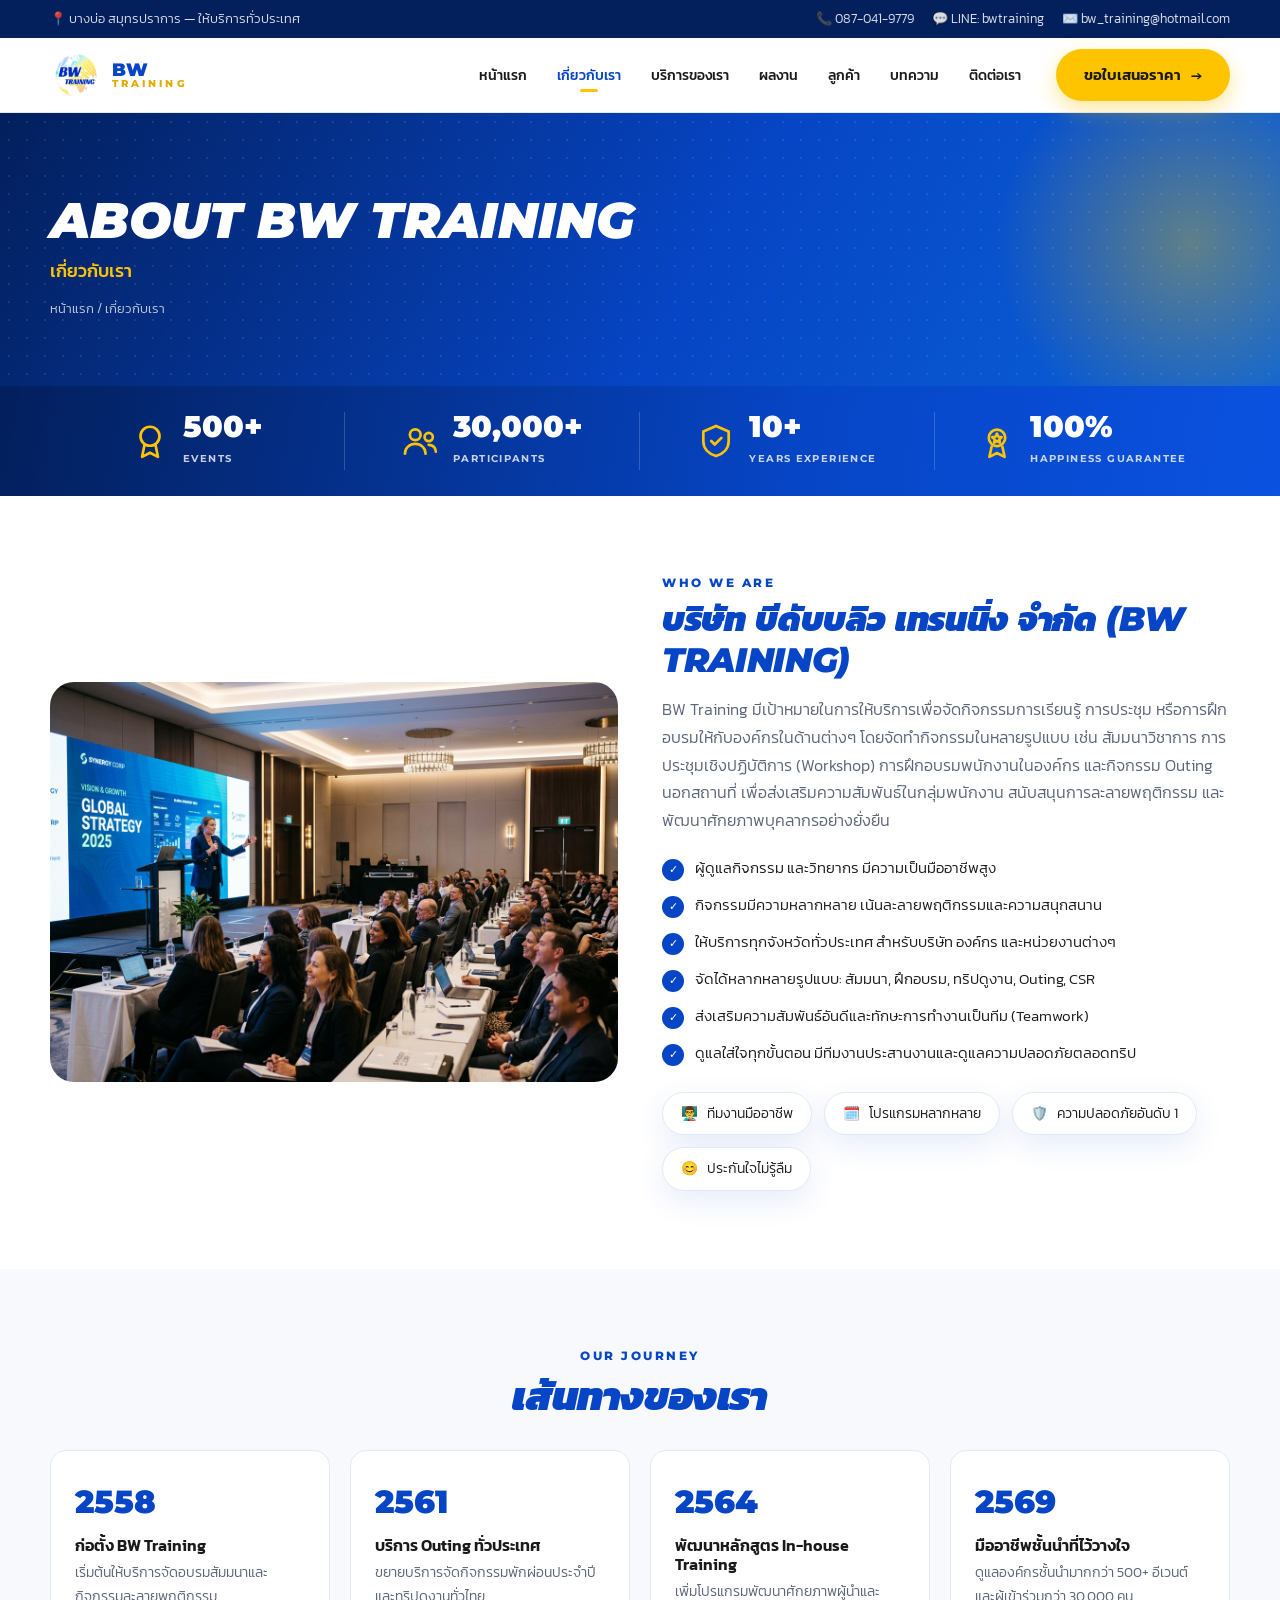
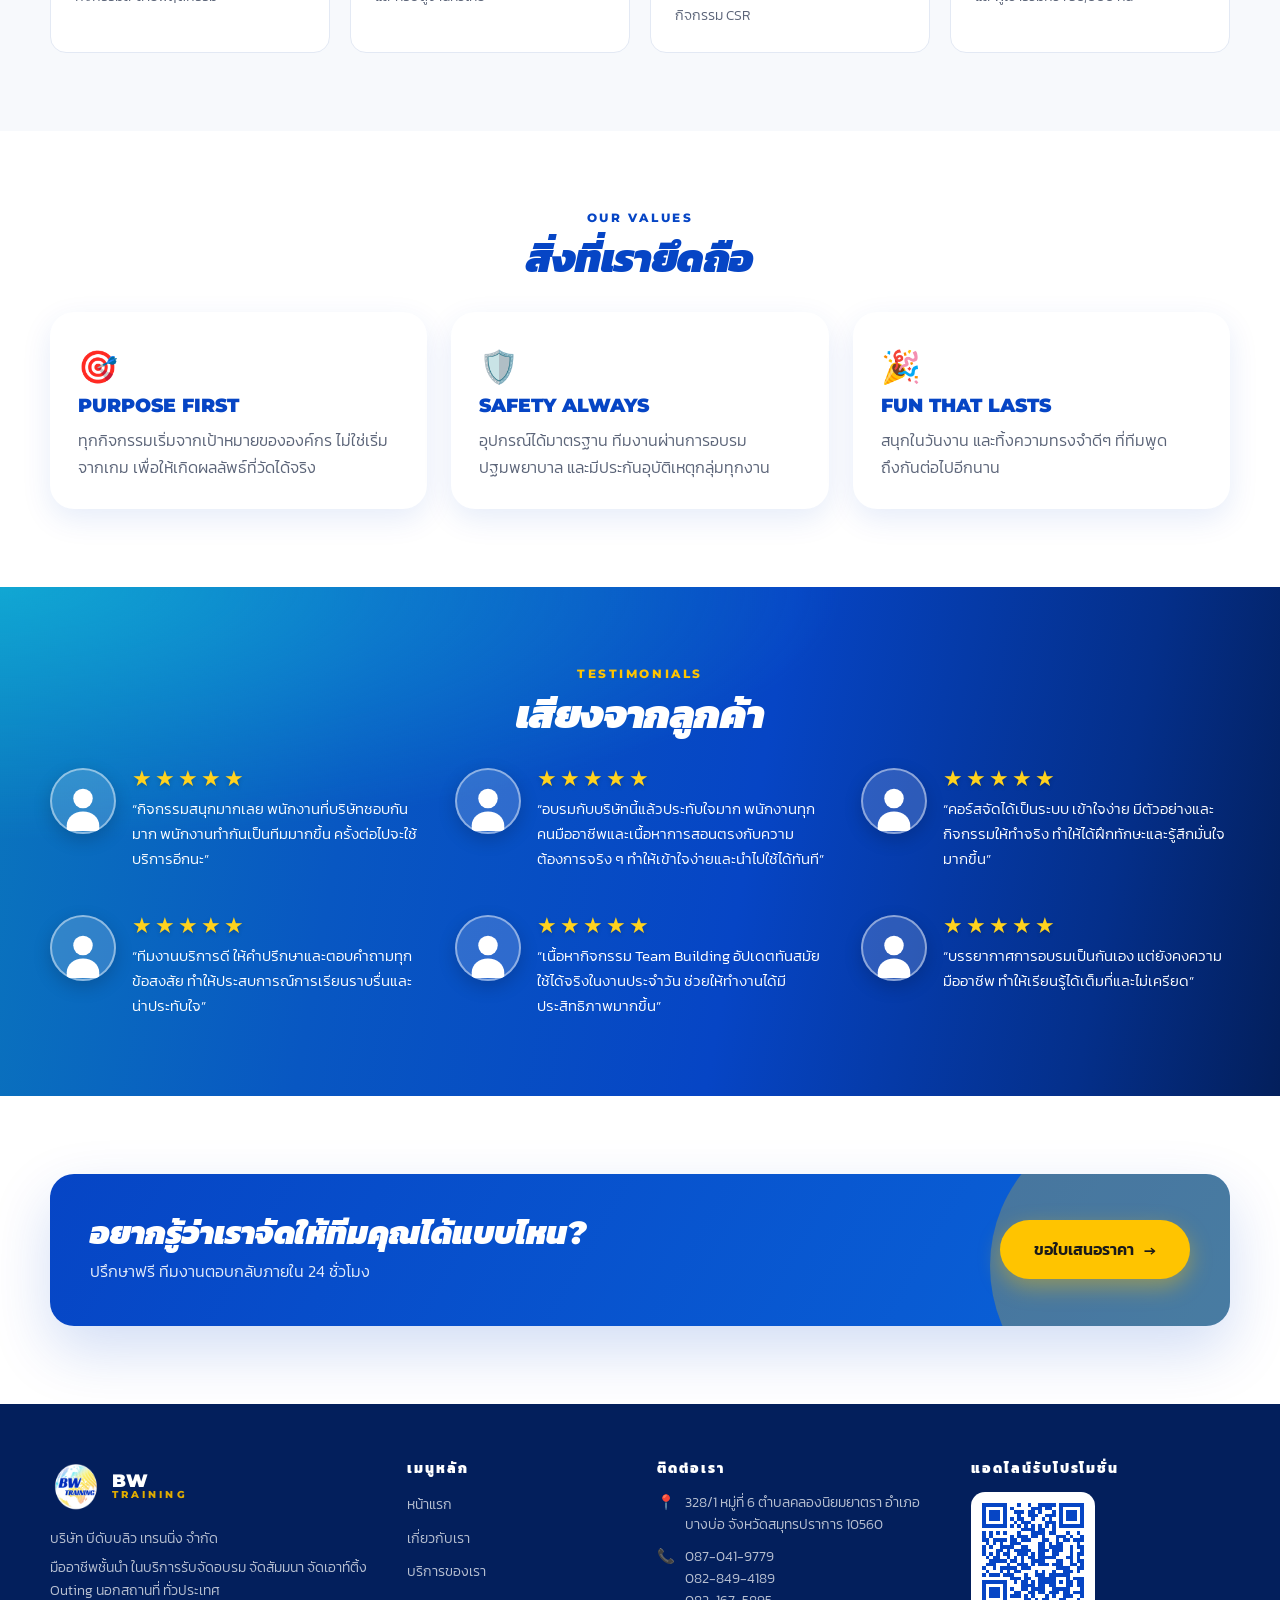
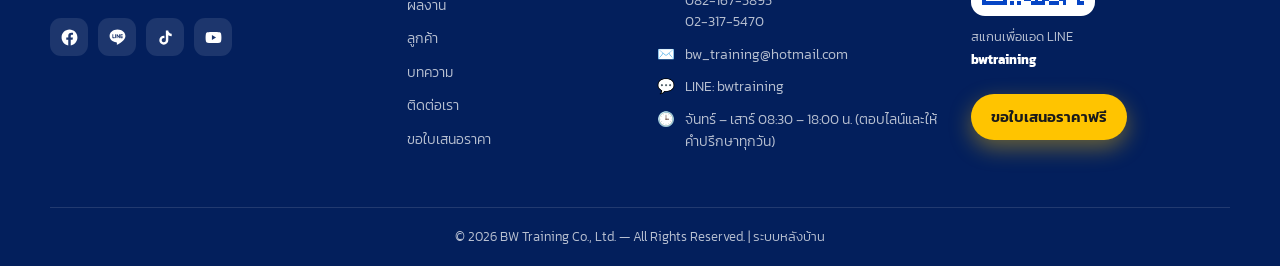
==== about.html @ 9a5a5ca0 "โหมดแก้ไขหน้าเว็บอยู่ต่อเนื่องทุกหน้า เดิมต้องต่อท้าย URL ด้วย ?edit=1 ทุกหน้า พอกดเมนูไปหน้าอื่นโหม" ====
<!DOCTYPE html>
<html lang="th">
<head>
<meta charset="UTF-8">
<meta name="viewport" content="width=device-width,initial-scale=1">
<title>เกี่ยวกับเรา | BW Training บริษัทรับจัดกิจกรรมองค์กรครบวงจร</title>
<meta name="description" content="รู้จัก บริษัท บีดับบลิว เทรนนิ่ง จำกัด ทีมงานมืออาชีพด้านกิจกรรมองค์กร ประสบการณ์กว่า 10 ปี 500+ อีเวนต์ ผู้เข้าร่วมกว่า 30,000 คน ให้บริการทั่วประเทศไทย">
<meta name="keywords" content="เกี่ยวกับ bw training, บริษัทจัดกิจกรรมองค์กร, ออร์แกไนเซอร์ สมุทรปราการ">
<meta name="robots" content="index,follow">
<link rel="canonical" href="https://www.bwtraining.co.th/about.html">
<meta name="geo.region" content="TH-11"><meta name="geo.placename" content="บางบ่อ สมุทรปราการ">
<meta property="og:type" content="website"><meta property="og:locale" content="th_TH">
<meta property="og:title" content="เกี่ยวกับเรา | BW Training">
<meta property="og:description" content="ทีมงานมืออาชีพด้านกิจกรรมองค์กร ประสบการณ์กว่า 10 ปี ให้บริการทั่วประเทศไทย">
<link rel="icon" href="assets/img/logo.png" type="image/png">
<link rel="stylesheet" href="assets/css/style.css?v=202608200240">
<script type="application/ld+json">
{"@context":"https://schema.org","@type":"AboutPage","name":"เกี่ยวกับ BW Training",
"url":"https://www.bwtraining.co.th/about.html","inLanguage":"th",
"mainEntity":{"@type":"Organization","name":"บริษัท บีดับบลิว เทรนนิ่ง จำกัด","foundingDate":"2015",
"email":"bw_training@hotmail.com","telephone":"+66828494189",
"address":{"@type":"PostalAddress","streetAddress":"328/1 หมู่ที่ 6 ตำบลคลองนิยมยาตรา","addressLocality":"บางบ่อ","addressRegion":"สมุทรปราการ","postalCode":"10560","addressCountry":"TH"}},
"breadcrumb":{"@type":"BreadcrumbList","itemListElement":[
{"@type":"ListItem","position":1,"name":"หน้าแรก","item":"https://www.bwtraining.co.th/"},
{"@type":"ListItem","position":2,"name":"เกี่ยวกับเรา","item":"https://www.bwtraining.co.th/about.html"}]}}
</script>
</head>
<body>
<div id="site-header"></div>

<section class="page-hero">
  <div class="container">
    <h1 id="abHeroEn"></h1>
    <div class="th" id="abHeroTh"></div>
    <div class="crumb"><a href="index.html">หน้าแรก</a> / เกี่ยวกับเรา</div>
  </div>
</section>

<div class="statbar"><div class="container"><div class="grid" id="statGrid"></div></div></div>

<section>
  <div class="container grid-2" style="gap:44px;align-items:center">
    <div class="g1 reveal" id="abImg" data-edit-bg="about.img"
         style="min-height:400px;border-radius:24px;background-size:cover;background-position:center"></div>
    <div>
      <div class="section-kicker" id="abKicker" data-edit="about.kicker"></div>
      <h2 class="section-title" style="font-size:clamp(1.4rem,3vw,2.1rem)" id="aboutHead" data-edit="about.headline"></h2>
      <p class="lead" id="aboutBody" data-edit="about.body"></p>
      <ul class="check-list" id="aboutPoints" style="margin-top:20px"></ul>
      <div class="pill-row" id="abPills"></div>
    </div>
  </div>
</section>

<section class="sec-paper">
  <div class="container">
    <div class="sec-head center">
      <div class="section-kicker" id="abTlKicker" data-edit="about.timelineKicker"></div>
      <h2 class="section-title" id="abTlTitle" data-edit="about.timelineTitle"></h2>
    </div>
    <div class="grid-services" id="timeline"></div>
  </div>
</section>

<section>
  <div class="container">
    <div class="sec-head center">
      <div class="section-kicker" id="abValKicker" data-edit="about.valuesKicker"></div>
      <h2 class="section-title" id="abValTitle" data-edit="about.valuesTitle"></h2>
    </div>
    <div class="grid-3" id="abValues">
    </div>
  </div>
</section>

<section class="sec-review">
  <div class="container">
    <div class="sec-head center"><div class="section-kicker" id="abRvKicker" data-edit="about.reviewKicker"></div>
      <h2 class="section-title" id="abRvTitle" data-edit="about.reviewTitle"></h2></div>
    <div class="grid-3" id="tstGrid"></div>
  </div>
</section>

<section>
  <div class="container"><div class="cta-band">
    <div><h3 id="abCtaTitle" data-edit="about.ctaTitle"></h3>
      <p style="margin:6px 0 0;color:rgba(255,255,255,.9)" id="abCtaDesc" data-edit="about.ctaDesc"></p></div>
    <a class="btn btn-yellow btn-lg" href="quote.html"><span id="abCtaBtn" data-edit="about.ctaBtn"></span> <span class="arw">→</span></a>
  </div></div>
</section>

<div id="site-footer"></div>
<script src="assets/js/supabase.js?v=202608200240"></script>
<script src="assets/js/data.js?v=202608200240"></script>
<script>
window.pageInit = function (R, S) {
  const a = S.about, q = id => document.getElementById(id);
  const put = (id, v) => { const el = q(id); if (el) el.textContent = v || ""; };

  R.stats("#statGrid"); R.testimonials("#tstGrid");

  put("abHeroEn", a.heroEn); put("abHeroTh", a.heroTh);
  put("abKicker", a.kicker); put("aboutHead", a.headline); put("aboutBody", a.body);
  put("abTlKicker", a.timelineKicker); put("abTlTitle", a.timelineTitle);
  put("abValKicker", a.valuesKicker); put("abValTitle", a.valuesTitle);
  put("abRvKicker", a.reviewKicker); put("abRvTitle", a.reviewTitle);
  put("abCtaTitle", a.ctaTitle); put("abCtaDesc", a.ctaDesc); put("abCtaBtn", a.ctaBtn);

  if (q("abImg") && a.img) q("abImg").style.backgroundImage = `url('${a.img}')`;

  q("aboutPoints").innerHTML = a.points.map((p, i) =>
    `<li><span class="tick">✓</span><span data-edit="about.points.${i}">${p}</span></li>`).join("");

  q("abPills").innerHTML = (a.pills || []).map((p, i) =>
    `<span class="pill"><span data-edit="about.pills.${i}.ico">${p.ico}</span>
      <span data-edit="about.pills.${i}.text">${p.text}</span></span>`).join("");

  q("timeline").innerHTML = a.timeline.map((t, i) => `
    <div class="svc reveal" style="padding:24px">
      <div class="price" style="font-size:2rem" data-edit="about.timeline.${i}.y">${t.y}</div>
      <h3 style="margin:6px 0 6px;font-size:1rem" data-edit="about.timeline.${i}.t">${t.t}</h3>
      <p style="color:var(--muted);font-size:.88rem;margin:0" data-edit="about.timeline.${i}.d">${t.d}</p>
    </div>`).join("");

  q("abValues").innerHTML = (a.values || []).map((v, i) => `
    <div class="prog reveal" style="padding:28px">
      <div style="font-size:2rem" data-edit="about.values.${i}.ico">${v.ico}</div>
      <h3 style="color:var(--blue);font-family:var(--head-en);font-weight:900"
          data-edit="about.values.${i}.title">${v.title}</h3>
      <p style="color:var(--muted);margin:0" data-edit="about.values.${i}.desc">${v.desc}</p>
    </div>`).join("");
};
</script>
<script src="assets/js/main.js?v=202608200240"></script>
<script src="assets/js/cropper.js?v=202608200240"></script>
<script src="assets/js/edit.js?v=202608200240"></script>
</body>
</html>
---- assets/css/style.css ----
/* ==========================================================
   BW Training — Design System
   Colors from logo: #0645C5 / #FFC400 / #16CFE5 / #F7F9FC / #1A1A1A
   ========================================================== */
@import url('https://fonts.googleapis.com/css2?family=Kanit:ital,wght@0,300;0,400;0,500;0,600;0,700;1,600;1,700&family=Montserrat:ital,wght@0,400;0,600;0,700;0,800;0,900;1,900&display=swap');

:root{
  --blue:#0645C5;
  --blue-dark:#042f8a;
  --blue-deep:#031f5c;
  --yellow:#FFC400;
  --yellow-dark:#e0ac00;
  --cyan:#16CFE5;
  --paper:#F7F9FC;
  --ink:#1A1A1A;
  --muted:#5b6478;
  --line:#e3e9f4;
  --white:#fff;
  --radius:16px;
  --radius-lg:24px;
  --shadow:0 10px 30px rgba(6,69,197,.10);
  --shadow-lg:0 24px 60px rgba(6,69,197,.18);
  --container:1220px;
  /* Montserrat ไม่มีตัวอักษรไทย จึงต่อท้ายด้วย Kanit เพื่อให้ข้อความไทยในหัวข้อ
     ใช้ Kanit (มีตัวเอียงจริง) แทนที่จะตกไปใช้ฟอนต์ของระบบที่ต้องบิดตัวเอียงเอา */
  --head-en:'Montserrat','Kanit',sans-serif;
  --body-th:'Kanit',sans-serif;
}

*{box-sizing:border-box}
html{scroll-behavior:smooth;overflow-x:hidden}
body{
  margin:0;
  font-family:var(--body-th);
  font-weight:300;
  color:var(--ink);
  background:var(--white);
  line-height:1.7;
  overflow-x:hidden;
}
img{max-width:100%;display:block}
a{color:inherit;text-decoration:none}
ul{margin:0;padding:0;list-style:none}
button{font-family:inherit;cursor:pointer;border:0}

.container{width:100%;max-width:var(--container);margin:0 auto;padding:0 20px}
.en{font-family:var(--head-en)}

/* ---------- Typography ---------- */
h1,h2,h3,h4{margin:0 0 .5em;line-height:1.2;font-weight:600}
.display{
  font-family:var(--head-en);
  font-weight:900;
  font-style:italic;
  font-size:clamp(2.4rem,6vw,4.6rem);
  line-height:.98;
  letter-spacing:-.02em;
  text-transform:uppercase;
}
.section-kicker{
  font-family:var(--head-en);font-weight:800;letter-spacing:.22em;
  font-size:.72rem;color:var(--blue);text-transform:uppercase;margin-bottom:6px;
}
.section-title{
  font-family:var(--head-en);font-weight:900;font-style:italic;text-transform:uppercase;
  font-size:clamp(1.6rem,3.4vw,2.5rem);color:var(--blue);letter-spacing:-.01em;margin-bottom:2px;
}
.section-title-th{font-size:clamp(1.15rem,2.2vw,1.6rem);font-weight:600;color:var(--ink);position:relative;display:inline-block;padding-bottom:10px}
.section-title-th::after{content:"";position:absolute;left:0;bottom:0;width:64px;height:5px;border-radius:4px;background:var(--yellow)}
.lead{color:var(--muted);font-size:1.02rem;max-width:70ch}
.center{text-align:center}
.center .section-title-th::after{left:50%;transform:translateX(-50%)}

section{padding:78px 0}
.sec-paper{background:var(--paper)}
.sec-blue{background:var(--blue);color:#fff}
.sec-blue .section-title{color:#fff}
.sec-blue .section-title-th{color:rgba(255,255,255,.9)}
.sec-blue .section-kicker{color:var(--yellow)}

/* ---------- Buttons ---------- */
.btn{
  display:inline-flex;align-items:center;gap:10px;
  padding:13px 28px;border-radius:999px;font-weight:600;font-size:.95rem;
  transition:.25s cubic-bezier(.22,1,.36,1);white-space:nowrap;
}
.btn svg,.btn .arw{transition:transform .25s}
.btn:hover .arw{transform:translateX(4px)}
.btn-yellow{background:var(--yellow);color:var(--ink);box-shadow:0 8px 22px rgba(255,196,0,.4)}
.btn-yellow:hover{background:var(--yellow-dark);transform:translateY(-2px);box-shadow:0 14px 30px rgba(255,196,0,.5)}
.btn-blue{background:var(--blue);color:#fff;box-shadow:0 8px 22px rgba(6,69,197,.32)}
.btn-blue:hover{background:var(--blue-dark);transform:translateY(-2px)}
.btn-ghost{border:2px solid rgba(255,255,255,.75);color:#fff}
.btn-ghost:hover{background:#fff;color:var(--blue)}
.btn-outline{border:2px solid var(--blue);color:var(--blue)}
.btn-outline:hover{background:var(--blue);color:#fff}
.btn-lg{padding:16px 34px;font-size:1rem}

/* ---------- Header ---------- */
.topbar{background:var(--blue-deep);color:rgba(255,255,255,.85);font-size:.82rem}
.topbar .container{display:flex;justify-content:space-between;align-items:center;gap:16px;height:38px;overflow:hidden}
.topbar a:hover{color:var(--yellow)}
.topbar-links{display:flex;gap:18px;align-items:center}

.site-header{position:sticky;top:0;z-index:900;background:rgba(255,255,255,.92);backdrop-filter:blur(12px);border-bottom:1px solid var(--line);transition:.3s}
.site-header.scrolled{box-shadow:0 6px 24px rgba(6,69,197,.10)}
.nav{display:flex;align-items:center;gap:22px;height:74px}
.brand{display:flex;align-items:center;gap:10px;font-family:var(--head-en);font-weight:900;color:var(--blue);letter-spacing:-.02em;line-height:1}
.brand img{width:52px;height:52px}
.brand small{display:block;font-size:.6rem;letter-spacing:.32em;color:var(--yellow-dark);font-weight:800}
.brand span{font-size:1.15rem}
.nav-menu{display:flex;gap:4px;margin-left:auto;align-items:center}
.nav-menu a{
  font-size:.86rem;font-weight:500;padding:9px 13px;border-radius:999px;color:var(--ink);position:relative;transition:.2s;
}
.nav-menu a:hover{color:var(--blue);background:rgba(6,69,197,.07)}
.nav-menu a.active{color:var(--blue)}
.nav-menu a.active::after{content:"";position:absolute;left:50%;transform:translateX(-50%);bottom:2px;width:18px;height:3px;border-radius:3px;background:var(--yellow)}
.nav-cta{display:flex;align-items:center;gap:10px}
.burger{display:none;width:44px;height:44px;border-radius:12px;background:var(--blue);color:#fff;align-items:center;justify-content:center;font-size:1.3rem}
@media(max-width:1080px){
  .nav-menu{position:fixed;inset:0 0 0 auto;width:min(320px,86vw);background:#fff;flex-direction:column;align-items:stretch;padding:90px 20px;gap:2px;transform:translateX(100%);transition:.35s cubic-bezier(.22,1,.36,1);box-shadow:var(--shadow-lg)}
  .nav-menu.open{transform:none}
  .nav-menu a{padding:14px;border-bottom:1px solid var(--line);border-radius:0;font-size:1rem}
  .burger{display:flex}
  .nav-cta .btn{display:none}
  .hide-sm{display:none!important}
}

/* ---------- HERO DESIGN (HTML/CSS Separated Text & Graphics) ---------- */
.hero-bwt {
  position: relative;
  min-height: min(96vh, 920px);
  display: flex;
  align-items: flex-start;   /* ยกก้อนข้อความขึ้นด้านบน */
  overflow: hidden;
  background: #031f5c;
  padding: 0 0 110px;
}

.hero-bg-photo {
  position: absolute;
  inset: 0;
  background-size: cover;
  background-position: center right;
  z-index: 1;
}

.hero-overlay-gradient {
  position: absolute;
  inset: 0;
  z-index: 2;
  background: linear-gradient(90deg, rgba(255,255,255,0.96) 0%, rgba(255,255,255,0.88) 38%, rgba(255,255,255,0.25) 68%, rgba(255,255,255,0) 100%);
}

.hero-shape-left {
  position: absolute;
  left: 0;
  top: 0;
  bottom: 0;
  width: 160px;
  z-index: 3;
  pointer-events: none;
}

.hero-shape-left .shape-b1 {
  position: absolute;
  left: -40px;
  top: 10%;
  width: 130px;
  height: 520px;
  background: #0645C5;
  transform: rotate(-15deg);
  border-radius: 24px;
}

.hero-shape-left .shape-b2 {
  position: absolute;
  left: -20px;
  top: 55%;
  width: 100px;
  height: 320px;
  background: #031f5c;
  transform: rotate(-15deg);
  border-radius: 20px;
}

.hero-shape-left .shape-y1 {
  position: absolute;
  left: 10px;
  top: 28%;
  width: 80px;
  height: 420px;
  background: #FFC400;
  transform: rotate(-15deg);
  border-radius: 20px;
}

.hero-container {
  position: relative;
  z-index: 4;
  padding: 56px 20px 120px;
}

.hero-content-box {
  max-width: 620px;
}

.hero-title-main {
  font-family: var(--head-en);
  font-weight: 900;
  font-style: italic;
  font-size: clamp(2.8rem, 6.2vw, 4.8rem);
  line-height: 0.95;
  letter-spacing: -0.01em;
  margin-bottom: 22px;
  text-transform: uppercase;
  transform: skewX(-6deg);
}

.hero-title-main span {
  display: block;
}

.hero-title-main .l-blue {
  color: #0645C5;
}

.hero-title-main .l-yellow {
  color: #FFC400;
  text-shadow: 2px 2px 0px rgba(0,0,0,0.05);
}

.hero-subtitle {
  font-size: clamp(1.15rem, 2.2vw, 1.45rem);
  font-weight: 500;
  color: #1A1A1A;
  line-height: 1.45;
  margin-bottom: 20px;
}

/* เบอร์โทรใต้ข้อความรอง */
.hero-phone {
  display: inline-flex;
  align-items: center;
  gap: 13px;
  margin-bottom: 28px;
  font-family: var(--head-en);
  font-weight: 900;
  font-size: clamp(1.35rem, 2.6vw, 2rem);
  color: var(--blue-deep);
  letter-spacing: .005em;
  transition: color .25s;
}
.hero-phone .hp-ico {
  flex: 0 0 auto;
  width: 46px;
  height: 46px;
  border-radius: 50%;
  background: var(--blue);
  color: #fff;
  display: grid;
  place-items: center;
  box-shadow: 0 8px 20px rgba(6, 69, 197, .32);
  transition: background .25s, transform .25s;
}
.hero-phone .hp-ico svg { width: 22px; height: 22px; }
.hero-phone:hover { color: var(--blue); }
.hero-phone:hover .hp-ico { background: var(--yellow); color: var(--ink); transform: scale(1.08); }
@media(max-width:560px){
  .hero-phone{gap:10px;margin-bottom:22px}
  .hero-phone .hp-ico{width:38px;height:38px}
  .hero-phone .hp-ico svg{width:18px;height:18px}
}

.hero-subtitle .highlight-outing {
  color: #1A1A1A;
  font-weight: 800;
  font-style: italic;
  text-transform: uppercase;
}

.hero-btn-group {
  display: flex;
  align-items: center;
  gap: 16px;
  flex-wrap: wrap;
}

.btn-hero-yellow {
  display: inline-flex;
  align-items: center;
  gap: 10px;
  background: #FFC400;
  color: #1A1A1A;
  font-weight: 700;
  font-size: 1.05rem;
  padding: 14px 32px;
  border-radius: 999px;
  box-shadow: 0 10px 25px rgba(255, 196, 0, 0.4);
  transition: transform 0.25s, background 0.25s;
}

.btn-hero-yellow:hover {
  background: #e0ac00;
  transform: translateY(-2px);
}

.btn-hero-video {
  display: inline-flex;
  align-items: center;
  gap: 10px;
  background: transparent;
  border: 0;
  cursor: pointer;
  padding: 6px 12px;
  border-radius: 999px;
  transition: opacity 0.2s;
}

.btn-hero-video:hover {
  opacity: 0.85;
}

.btn-hero-video .play-icon {
  width: 44px;
  height: 44px;
  border-radius: 50%;
  background: #0645C5;
  color: #fff;
  display: grid;
  place-items: center;
  font-size: 0.85rem;
  box-shadow: 0 6px 16px rgba(6, 69, 197, 0.3);
}

.btn-hero-video .play-text {
  font-weight: 600;
  font-size: 0.95rem;
  color: #0645C5;
}

.hero-ribbon-bar {
  position: absolute;
  right: -20px;
  bottom: 85px;
  z-index: 5;
  display: flex;
  flex-direction: column;
  align-items: flex-end;
  gap: 8px;
  pointer-events: none;
}

.ribbon-tag {
  padding: 10px 40px 10px 30px;
  font-family: var(--head-en);
  font-weight: 800;
  font-style: italic;
  font-size: clamp(0.85rem, 1.6vw, 1.2rem);
  letter-spacing: 0.05em;
  transform: skewX(-20deg);
  box-shadow: 0 8px 20px rgba(0,0,0,0.15);
}

.ribbon-tag span {
  display: block;
  transform: skewX(20deg);
}

.yellow-ribbon {
  background: #FFC400;
  color: #0645C5;
}

.blue-ribbon {
  background: #0645C5;
  color: #fff;
  margin-right: -10px;
}

/* Bottom Skewed Blue Statbar */
.hero-statbar-bottom {
  position: absolute;
  left: 0;
  right: 0;
  bottom: 0;
  z-index: 6;
  background: linear-gradient(90deg, #031f5c, #0645C5);
  color: #fff;
  border-top: 3px solid #FFC400;
  box-shadow: 0 -6px 20px rgba(0,0,0,0.2);
}

.hero-statbar-bottom .grid {
  display: grid;
  grid-template-columns: repeat(4, 1fr);
  padding: 14px 0;
}

.hero-statbar-bottom .stat {
  display: flex;
  align-items: center;
  gap: 12px;
  justify-content: center;
  border-right: 1px solid rgba(255,255,255,0.2);
}

.hero-statbar-bottom .stat:last-child {
  border-right: 0;
}

@media (max-width: 900px) {
  .hero-bwt {
    min-height: auto;
    padding: 40px 0;
  }
  .hero-overlay-gradient {
    background: rgba(255, 255, 255, 0.88);
  }
  .hero-shape-left {
    display: none;
  }
  .hero-ribbon-bar {
    position: relative;
    right: 0;
    bottom: 0;
    margin-top: 30px;
    align-items: flex-start;
  }
  .ribbon-tag {
    transform: none;
    border-radius: 0 999px 999px 0;
  }
  .ribbon-tag span {
    transform: none;
  }
}

/* พื้นหลังไล่สีสำรอง ใช้เมื่อรายการนั้นยังไม่ได้ใส่รูป (services / portfolio / blog / about) */
.g1{background-image:radial-gradient(circle at 20% 30%,#16CFE5 0%,transparent 45%),radial-gradient(circle at 80% 70%,#FFC400 0%,transparent 42%),linear-gradient(135deg,#0645C5,#031f5c);background-size:cover}
.g2{background-image:radial-gradient(circle at 75% 25%,#FFC400 0%,transparent 45%),radial-gradient(circle at 25% 75%,#16CFE5 0%,transparent 45%),linear-gradient(200deg,#0a52e0,#042f8a);background-size:cover}
.g3{background-image:radial-gradient(circle at 50% 20%,#16CFE5 0%,transparent 50%),radial-gradient(circle at 15% 85%,#FFC400 0%,transparent 40%),linear-gradient(160deg,#0645C5,#020f33);background-size:cover}

/* ---------- Stats bar ---------- */
/* แถบสถิติของหน้าย่อย (หน้าแรกใช้ .hero-statbar-bottom ในตัวปกแทน) */
.statbar{
  background:linear-gradient(100deg,var(--blue-deep),var(--blue) 62%,#0a52e0);
  color:#fff;position:relative;z-index:6;
}
.statbar .grid{display:grid;grid-template-columns:repeat(4,1fr);padding:26px 0}
.stat{display:flex;align-items:center;gap:14px;justify-content:center;border-right:1px solid rgba(255,255,255,.18)}
.stat:last-child{border:0}
.stat .ico{color:var(--yellow);font-size:1.7rem;flex:0 0 auto}
svg.ico{width:38px;height:38px}
.stat b{display:block;font-family:var(--head-en);font-weight:900;font-size:1.9rem;line-height:1}
.stat small{font-family:var(--head-en);font-weight:700;letter-spacing:.14em;font-size:.62rem;color:rgba(255,255,255,.78);text-transform:uppercase}
@media(max-width:860px){
  .statbar .grid{grid-template-columns:repeat(2,1fr);gap:22px 0}
  .stat:nth-child(2){border:0}
}

/* ---------- Service cards ---------- */
/* ---------- ส่วนแนะนำบริษัท: บทความ + สไลด์ภาพ ---------- */
.sec-intro{
  position:relative;overflow:hidden;
  background:linear-gradient(120deg,#eaf6ff 0%,#dbeeff 45%,#cfe6fb 100%);
}
.sec-intro::before,.sec-intro::after{
  content:"";position:absolute;border:2px solid rgba(6,69,197,.10);
  width:520px;height:520px;transform:rotate(45deg);border-radius:48px;
}
.sec-intro::before{right:-160px;top:-200px}
.sec-intro::after{left:-220px;bottom:-260px}
.sec-intro .container{position:relative;z-index:2}

/* จัดกึ่งกลางแนวตั้ง เพื่อให้บทความกับรูปดูสมดุลกันทุกขนาดจอ */
.intro-wrap{display:grid;grid-template-columns:1fr 1fr;gap:40px;align-items:center}
.intro-title{
  font-size:clamp(1.4rem,2.6vw,2rem);font-weight:700;color:var(--blue-deep);
  margin-bottom:12px;line-height:1.35;
}
.intro-lead{color:#26364f;font-size:1rem;margin:0 0 18px;line-height:1.75}
.intro-lead b{color:var(--blue)}
.intro-list{margin:0 0 26px;padding-left:20px;list-style:disc}
.intro-list li{color:#3a4a63;font-size:.95rem;line-height:1.75;margin-bottom:12px}
.intro-list li::marker{color:var(--blue)}
.intro-list b{color:var(--blue-deep);font-weight:600}

/* แถบภาพเลื่อนต่อเนื่องด้านขวา (แบบเดียวกับแถบโลโก้ลูกค้า) */
.intro-marquee{
  overflow:hidden;min-width:0;   /* กันไม่ให้ความกว้างของแถบภาพไปดันคอลัมน์ */
  container-type:inline-size;    /* ให้ลูกอ้างอิงความกว้างของกรอบนี้ได้ */
  border-radius:16px;            /* ตัดขอบคมๆ ไม่มีขอบฟุ้ง */
}
.im-track{
  display:flex;gap:16px;width:max-content;
  animation:scrollx 40s linear infinite;
}
.intro-marquee:hover .im-track{animation-play-state:paused}
.im-item{
  margin:0;flex:0 0 auto;
  width:clamp(240px,42vw,560px);   /* ค่าสำรองสำหรับเบราว์เซอร์รุ่นเก่า */
  aspect-ratio:4/3;
  border-radius:16px;overflow:hidden;background:#dce9f7;
  box-shadow:0 18px 44px rgba(6,69,197,.22);
}
/* กว้างเท่ากรอบพอดี ภาพจึงใหญ่เต็มเหมือนสไลด์เดิม */
@supports (width:100cqw){ .im-item{width:100cqw} }
.im-item img{width:100%;height:100%;object-fit:cover;display:block;transition:transform .4s}
.im-item:hover img{transform:scale(1.05)}
/* ในโหมดแก้ไข: หยุดเลื่อน แล้วกางทุกภาพออกมาเป็นตาราง
   จะได้เห็นครบทุกใบและกดเปลี่ยนได้ทีละใบ (เดิมเห็นแค่ใบแรก ใบอื่นอยู่นอกจอ) */
body.ed-on .intro-marquee{overflow:visible;container-type:normal}
body.ed-on .im-track{
  animation:none;display:grid;width:auto;
  grid-template-columns:repeat(2,minmax(0,1fr));gap:12px;
}
body.ed-on .im-item{width:auto;position:relative}
body.ed-on .im-item.im-dup{display:none}   /* ซ่อนชุดสำเนาที่ใช้ทำเอฟเฟกต์เลื่อนวน */
body.ed-on .im-item:hover img{transform:none}
/* ป้ายบอกลำดับภาพ */
body.ed-on .im-item[data-slot]::after{
  content:"ภาพที่ " attr(data-slot);
  position:absolute;left:8px;top:8px;z-index:5;pointer-events:none;
  background:var(--blue);color:#fff;font-family:var(--body-th);font-size:.72rem;
  font-weight:500;padding:3px 10px;border-radius:999px;
}
@media(max-width:900px){ body.ed-on .im-track{grid-template-columns:1fr} }
@media(prefers-reduced-motion:reduce){.im-track{animation:none}}

@media(max-width:900px){
  .intro-wrap{grid-template-columns:1fr;gap:30px}
  .intro-marquee{order:-1}
}

/* การ์ดบริการ — ใช้ flex เพื่อให้แถวสุดท้ายจัดกึ่งกลาง ไม่เหลือช่องว่างค้างข้างเดียว */
.grid-services{display:flex;flex-wrap:wrap;justify-content:center;gap:20px;align-items:stretch}
.grid-services > *{flex:1 1 250px;max-width:290px;min-width:0}
@media(max-width:560px){ .grid-services > *{flex:1 1 100%;max-width:100%} }
.svc{
  background:#fff;border:1px solid var(--line);border-radius:var(--radius);overflow:hidden;
  transition:.3s cubic-bezier(.22,1,.36,1);position:relative;display:flex;flex-direction:column;
}
.svc:hover{transform:translateY(-8px);box-shadow:var(--shadow-lg);border-color:transparent}
.svc-thumb{height:150px;position:relative;background-size:cover;background-position:center}
.svc-thumb::after{content:"";position:absolute;inset:0;background:linear-gradient(180deg,rgba(3,31,92,0),rgba(3,31,92,.45))}
.svc-body{padding:18px 18px 20px;flex:1;display:flex;flex-direction:column}
.svc-body h3{font-size:1.05rem;font-weight:600;margin-bottom:6px}
.svc-body p{color:var(--muted);font-size:.88rem;margin:0 0 14px;flex:1}
.more{color:var(--blue);font-weight:600;font-size:.85rem;display:inline-flex;gap:6px;align-items:center}
.svc:hover .more .arw{transform:translateX(5px)}

.about-card-hero{
  display:grid;grid-template-columns:1fr 1.2fr;background:#fff;border-radius:var(--radius-lg);
  overflow:hidden;box-shadow:var(--shadow-lg);border:1px solid var(--line);
}
.about-card-img{min-height:320px;background-size:cover;background-position:center}
.about-card-content{padding:40px}
.feature-pills{display:flex;flex-wrap:wrap;gap:12px}
.f-pill{
  display:inline-flex;align-items:center;gap:8px;background:var(--paper);
  border:1px solid var(--line);padding:8px 16px;border-radius:999px;font-size:0.86rem;font-weight:500;color:var(--ink);
}
@media(max-width:840px){
  .about-card-hero{grid-template-columns:1fr}
  .about-card-img{min-height:220px}
  .about-card-content{padding:24px}
}

/* ---------- Split / feature ---------- */
.split{display:grid;grid-template-columns:1fr 1fr;align-items:center;gap:0}
.split-media{min-height:440px;background-size:cover;background-position:center;position:relative;clip-path:polygon(0 0,100% 0,88% 100%,0 100%)}
.split-body{padding:56px 10px 56px 46px}
@media(max-width:900px){.split{grid-template-columns:1fr}.split-media{clip-path:none;min-height:280px}.split-body{padding:36px 0}}
.check-list li{display:flex;gap:11px;align-items:flex-start;margin-bottom:11px;font-size:.95rem}
.check-list .tick{flex:0 0 22px;height:22px;border-radius:50%;background:var(--blue);color:#fff;display:grid;place-items:center;font-size:.7rem;margin-top:4px}
.pill-row{display:flex;flex-wrap:wrap;gap:12px;margin-top:26px}
.pill{display:flex;gap:9px;align-items:center;background:#fff;border:1px solid var(--line);border-radius:999px;padding:9px 18px;font-size:.86rem;box-shadow:var(--shadow)}

/* ---------- Program cards ---------- */
.grid-3{display:grid;grid-template-columns:repeat(auto-fit,minmax(300px,1fr));gap:24px}
.grid-2{display:grid;grid-template-columns:repeat(auto-fit,minmax(320px,1fr));gap:24px}
.prog{background:#fff;border-radius:var(--radius-lg);overflow:hidden;box-shadow:var(--shadow);display:flex;flex-direction:column;transition:.3s}
.prog:hover{transform:translateY(-6px);box-shadow:var(--shadow-lg)}
.prog-top{height:190px;background-size:cover;background-position:center;position:relative}
.prog-tag{position:absolute;top:14px;left:14px;background:var(--yellow);color:var(--ink);font-weight:600;font-size:.75rem;padding:5px 14px;border-radius:999px}
.prog-body{padding:22px;display:flex;flex-direction:column;flex:1}
.prog-body h3{font-family:var(--head-en);font-weight:800;text-transform:uppercase;font-size:1.05rem;color:var(--blue);margin-bottom:4px}
.prog-meta{display:flex;flex-wrap:wrap;gap:8px;margin:12px 0 16px}
.prog-meta span{background:var(--paper);border:1px solid var(--line);border-radius:8px;padding:5px 11px;font-size:.78rem;color:var(--muted)}
.price{font-family:var(--head-en);font-weight:900;color:var(--blue);font-size:1.3rem}
.price small{font-weight:400;font-family:var(--body-th);color:var(--muted);font-size:.75rem}

/* ---------- Filters ---------- */
.filters{display:flex;flex-wrap:wrap;gap:9px;justify-content:center;margin:26px 0 30px}
.filters button{background:#fff;border:1px solid var(--line);color:var(--muted);padding:8px 20px;border-radius:999px;font-size:.85rem;font-weight:500;transition:.2s}
.filters button:hover{border-color:var(--blue);color:var(--blue)}
.filters button.on{background:var(--blue);border-color:var(--blue);color:#fff}

/* ---------- Portfolio (รูปภาพล้วน จัดวางคงที่ตามแบบคอลลาจ) ---------- */
/* จำนวนคอลัมน์ตั้งให้หาร 24 ลงตัวเสมอ (3/4/6/8) รูปจึงเต็มทุกช่อง ไม่มีที่ว่าง */
.grid-port{
  display:grid;grid-template-columns:repeat(4,1fr);
  grid-auto-rows:1fr;gap:0;
  width:100%;   /* วางไว้นอก .container จึงเต็มความกว้างจอพอดี ไม่เหลือขอบขาว */
}
@media(min-width:900px){ .grid-port{grid-template-columns:repeat(6,1fr)} }
@media(max-width:560px){ .grid-port{grid-template-columns:repeat(3,1fr)} }
.port{
  position:relative;margin:0;overflow:hidden;background:var(--paper);
  aspect-ratio:4/3;border-radius:0;cursor:pointer;
}
.port img{width:100%;height:100%;object-fit:cover;display:block;transition:transform .45s cubic-bezier(.22,1,.36,1)}
/* ชี้เมาส์ที่รูป */
.port::after{
  content:"";position:absolute;inset:0;opacity:0;transition:opacity .3s;
  background:linear-gradient(180deg,rgba(6,69,197,.25),rgba(3,31,92,.72));
}
.port::before{
  content:"🔍";position:absolute;z-index:2;left:50%;top:50%;
  width:44px;height:44px;margin:-22px 0 0 -22px;border-radius:50%;
  background:var(--yellow);color:var(--ink);font-size:1.05rem;
  display:grid;place-items:center;opacity:0;transform:scale(.6);
  transition:opacity .3s,transform .35s cubic-bezier(.22,1,.36,1);
}
.port:hover img{transform:scale(1.12)}
.port:hover::after{opacity:1}
.port:hover::before{opacity:1;transform:scale(1)}
.port:focus-visible{outline:3px solid var(--yellow);outline-offset:-3px}

/* กล่องดูรูปขยาย */
.lightbox{position:fixed;inset:0;z-index:1200;background:rgba(3,15,45,.94);
  display:none;place-items:center;padding:24px}
.lightbox.on{display:grid}
.lightbox img{max-width:min(1200px,94vw);max-height:86vh;object-fit:contain;
  border-radius:10px;box-shadow:0 30px 80px rgba(0,0,0,.5)}
.lb-close,.lb-prev,.lb-next{
  position:absolute;background:rgba(255,255,255,.14);color:#fff;border-radius:50%;
  width:52px;height:52px;display:grid;place-items:center;font-size:1.4rem;transition:.25s}
.lb-close:hover,.lb-prev:hover,.lb-next:hover{background:var(--yellow);color:var(--ink)}
.lb-close{top:22px;right:24px}
.lb-prev{left:24px;top:50%;margin-top:-26px}
.lb-next{right:24px;top:50%;margin-top:-26px}
.lb-count{position:absolute;bottom:22px;left:50%;transform:translateX(-50%);
  color:rgba(255,255,255,.85);font-size:.88rem;letter-spacing:.05em}
@media(max-width:560px){
  .lb-prev,.lb-next{width:44px;height:44px}
  .lb-prev{left:8px}.lb-next{right:8px}
}

/* ---------- Clients ---------- */
.grid-clients{display:grid;grid-template-columns:repeat(auto-fill,minmax(160px,1fr));gap:16px}
.client{
  background:#fff;border:1px solid var(--line);border-radius:var(--radius);min-height:110px;
  display:grid;place-items:center;padding:14px;transition:.25s;text-align:center;
}
.client:hover{border-color:var(--blue);box-shadow:var(--shadow);transform:translateY(-4px)}
.client img{max-height:72px;width:auto;max-width:100%;object-fit:contain;transition:transform .3s}
.client:hover img{transform:scale(1.06)}
.client b{font-family:var(--head-en);font-weight:800;color:var(--blue);font-size:1.02rem;letter-spacing:-.01em;line-height:1.25}
.client b{overflow-wrap:anywhere}
.client:has(b:not(:empty)) b{font-size:.9rem}
.client small{display:block;color:var(--muted);font-size:.68rem;font-weight:400}
.marquee{overflow:hidden;-webkit-mask-image:linear-gradient(90deg,transparent,#000 8%,#000 92%,transparent)}
.marquee-track{display:flex;gap:16px;width:max-content;animation:scrollx 28s linear infinite}
.marquee:hover .marquee-track{animation-play-state:paused}
.marquee .client{width:180px;flex:0 0 180px}
@keyframes scrollx{to{transform:translateX(-50%)}}

/* ---------- Testimonials (พื้นไล่สีเขียว → น้ำเงิน) ---------- */
/* ไล่เฉดจากสีในโลโก้: ฟ้าอมเขียว → น้ำเงินหลัก → น้ำเงินเข้ม
   คุมไม่ให้ฝั่งซ้ายสว่างเกินไป เพราะตัวหนังสือสีขาวจะอ่านยาก
   (ความสว่างของฟ้า #16CFE5 ทำให้ค่าความต่างเหลือแค่ 2.9 ต้องได้อย่างน้อย 4.5)
   จึงใช้ฟ้าเข้มเป็นพื้น แล้วแต้มฟ้าสดไว้ที่มุมบนซ้ายซึ่งไม่มีตัวหนังสือทับ */
.sec-review{
  background:
    radial-gradient(120% 90% at 0% 0%, rgba(22,207,229,.55) 0%, rgba(22,207,229,0) 55%),
    linear-gradient(100deg,#0a76bd 0%,#0857c2 28%,#0645C5 58%,#042f8a 85%,#031f5c 100%);
  color:#fff;
}
.sec-review .section-title{color:#fff}
.sec-review .section-title-th{color:rgba(255,255,255,.92)}
.sec-review .section-kicker{color:var(--yellow)}
.sec-review .section-title-th::after{background:var(--yellow)}
.sec-review .grid-3{gap:44px 36px;margin-top:8px}

.tst{display:flex;gap:16px;align-items:flex-start;background:none;box-shadow:none;padding:0;color:#fff}
/* วงกลมรูปคน — ใส่ขอบขาวจางไว้ เพราะพื้นหลังไล่เฉดจากฟ้าสว่างไปน้ำเงินเข้ม
   ถ้าใช้สีทึบสีเดียวจะกลืนกับพื้นตรงฝั่งเข้ม */
.tst-av{flex:0 0 66px;width:66px;height:66px;border-radius:50%;background:rgba(255,255,255,.16);
  box-shadow:inset 0 0 0 2px rgba(255,255,255,.45),0 6px 18px rgba(0,0,0,.18);
  display:grid;place-items:center;overflow:hidden}
.tst-av svg{width:52px;height:52px;margin-top:8px}
.tst-body{flex:1;min-width:0}
.tst p{font-size:.95rem;color:#fff;margin:6px 0 0;line-height:1.65}
.tst-who{margin-top:10px;font-size:.82rem;color:rgba(255,255,255,.85)}
.stars{color:#FFD21E;font-size:1.35rem;letter-spacing:3px;line-height:1;
  text-shadow:0 2px 4px rgba(0,0,0,.18)}
@media(max-width:520px){
  .tst{gap:12px}
  .tst-av{flex:0 0 54px;width:54px;height:54px}
  .tst-av svg{width:42px;height:42px;margin-top:6px}
  .stars{font-size:1.15rem}
}

/* ---------- Forms ---------- */
.form-card{background:#fff;border-radius:var(--radius-lg);padding:30px;box-shadow:var(--shadow-lg);color:var(--ink)}
.form-card h3{font-style:italic}
.form-grid{display:grid;grid-template-columns:1fr 1fr;gap:14px}
.field{display:flex;flex-direction:column;gap:6px}
.field.full{grid-column:1/-1}
.field label{font-size:.82rem;font-weight:500;color:var(--ink)}
.field .req{color:#e23b3b}
input,select,textarea{
  width:100%;font-family:inherit;font-size:.92rem;font-weight:300;color:var(--ink);
  padding:12px 14px;border:1px solid var(--line);border-radius:12px;background:var(--paper);transition:.2s;
}
input:focus,select:focus,textarea:focus{outline:0;border-color:var(--blue);background:#fff;box-shadow:0 0 0 4px rgba(6,69,197,.10)}
textarea{resize:vertical;min-height:110px}
.form-note{font-size:.78rem;color:var(--muted);margin-top:10px}
.form-msg{display:none;padding:14px 16px;border-radius:12px;font-size:.9rem;margin-top:14px}
.form-msg.ok{display:block;background:#e8f7ee;color:#146c3a;border:1px solid #b6e6c8}
.form-msg.err{display:block;background:#fdecec;color:#a32222;border:1px solid #f5c2c2}
@media(max-width:640px){.form-grid{grid-template-columns:1fr}}

/* ---------- Page hero (inner pages) ---------- */
.page-hero{position:relative;background:linear-gradient(120deg,var(--blue-deep),var(--blue) 55%,#0a63d8);color:#fff;padding:78px 0 66px;overflow:hidden}
.page-hero::before{
  content:"";position:absolute;inset:0;
  background-image:radial-gradient(rgba(255,255,255,.16) 1.4px,transparent 1.4px);
  background-size:18px 18px;opacity:.6;
}
.page-hero::after{
  content:"";position:absolute;right:-120px;top:-80px;width:420px;height:420px;border-radius:50%;
  background:radial-gradient(circle,rgba(255,196,0,.35),transparent 65%);
}
.page-hero .container{position:relative;z-index:2}
.page-hero h1{font-family:var(--head-en);font-weight:900;font-style:italic;text-transform:uppercase;font-size:clamp(1.9rem,4.4vw,3.1rem);margin-bottom:4px}
.page-hero .th{font-size:1.15rem;color:var(--yellow);font-weight:500}
.crumb{font-size:.82rem;color:rgba(255,255,255,.75);margin-top:12px}
.crumb a:hover{color:var(--yellow)}

/* ---------- CTA band ---------- */
.cta-band{background:linear-gradient(120deg,var(--blue),#0a63d8);color:#fff;border-radius:var(--radius-lg);padding:40px;display:flex;flex-wrap:wrap;gap:22px;align-items:center;justify-content:space-between;box-shadow:var(--shadow-lg);position:relative;overflow:hidden}
.cta-band::after{content:"";position:absolute;right:-60px;bottom:-90px;width:300px;height:300px;border-radius:50%;background:rgba(255,196,0,.25)}
.cta-band > *{position:relative;z-index:2}
.cta-band h3{font-family:var(--head-en);font-weight:900;font-style:italic;text-transform:uppercase;font-size:clamp(1.3rem,2.6vw,2rem);margin:0}

/* ---------- Footer ---------- */
.site-footer{background:var(--blue-deep);color:rgba(255,255,255,.72);padding:56px 0 0;font-size:.9rem}
.foot-grid{display:grid;grid-template-columns:1.5fr 1fr 1.3fr 1.2fr;gap:34px}
.site-footer h4{color:#fff;font-family:var(--head-en);font-weight:800;font-size:.86rem;letter-spacing:.14em;text-transform:uppercase;margin-bottom:16px}
.site-footer a:hover{color:var(--yellow)}
.foot-list li{margin-bottom:9px}
.foot-contact li{display:flex;gap:10px;margin-bottom:11px;line-height:1.5}
.foot-contact .ic{color:var(--yellow);flex:0 0 18px}
.socials{display:flex;gap:10px;margin-top:16px}
.socials a{width:38px;height:38px;border-radius:11px;background:rgba(255,255,255,.10);display:grid;place-items:center;color:#fff;transition:.25s}
.socials a svg{display:block}
.socials a:hover{transform:translateY(-3px);color:#fff}
.socials a.so-fb:hover{background:#1877F2}
.socials a.so-line:hover{background:#06C755}
.socials a.so-tt:hover{background:#000}
.socials a.so-yt:hover{background:#FF0000}
.qr-box{background:#fff;border-radius:14px;padding:8px;width:124px}
.copyright{border-top:1px solid rgba(255,255,255,.12);margin-top:44px;padding:18px 0;text-align:center;font-size:.8rem}
@media(max-width:900px){.foot-grid{grid-template-columns:1fr 1fr}}
@media(max-width:560px){.foot-grid{grid-template-columns:1fr}}

/* ---------- Floating actions ---------- */
.floaters{display:none!important}

/* ---------- Utilities / animation ---------- */
.reveal{opacity:1;transform:none;transition:opacity .6s ease,transform .6s cubic-bezier(.22,1,.36,1)}
.reveal.in{opacity:1;transform:none}
.mt-0{margin-top:0}.mb-24{margin-bottom:24px}.mb-34{margin-bottom:34px}
.sec-head{margin-bottom:30px}
.accordion{border:1px solid var(--line);border-radius:14px;overflow:hidden;background:#fff;margin-bottom:10px}
.accordion > button{width:100%;text-align:left;background:#fff;padding:16px 20px;font-weight:500;font-size:.96rem;display:flex;justify-content:space-between;gap:14px;align-items:center}
.accordion > button .pm{color:var(--blue);font-weight:700}
.accordion .ac-body{max-height:0;overflow:hidden;transition:max-height .35s ease}
.accordion .ac-body p{padding:0 20px 18px;margin:0;color:var(--muted);font-size:.9rem}
.accordion.open .ac-body{max-height:420px}

/* ---------- โหมดแก้ไขสดบนหน้าเว็บ ---------- */
/* แถบล็อกอินในหน้าเว็บ (แทนป๊อปอัปของเบราว์เซอร์) */
.ed-login{position:fixed;inset:0;z-index:4000;display:grid;place-items:center;
  background:rgba(3,31,92,.55);backdrop-filter:blur(4px);padding:20px}
.ed-login-card{background:#fff;border-radius:20px;padding:34px 30px;width:min(380px,100%);
  text-align:center;box-shadow:0 30px 70px rgba(3,31,92,.4);font-family:var(--body-th)}
.ed-login-card img{margin:0 auto 12px}
.ed-login-card h2{font-size:1.15rem;color:var(--blue-deep);margin:0 0 6px;font-weight:600}
.ed-login-card p{color:var(--muted);font-size:.86rem;margin:0 0 18px}
.ed-login-card input{text-align:center;font-size:1rem;margin-bottom:10px}
.ed-login-err{color:#d33;font-size:.84rem;min-height:20px;margin-bottom:6px}
.ed-login-btns{display:flex;gap:10px}
.ed-login-btns .ed-btn{flex:1;justify-content:center;padding:11px}
.ed-login-btns .ed-btn:not(.ed-save){background:var(--paper);color:var(--ink)}
.ed-login-btns .ed-btn:not(.ed-save):hover{background:var(--line)}

.ed-bar{
  position:fixed;left:0;right:0;bottom:0;z-index:3000;
  display:flex;align-items:center;gap:10px;flex-wrap:wrap;
  padding:11px 18px;background:var(--blue-deep);color:#fff;
  font-family:var(--body-th);font-size:.88rem;
  box-shadow:0 -8px 26px rgba(3,31,92,.32);
}
.ed-logo{font-weight:600;color:var(--yellow);white-space:nowrap}
.ed-status{color:rgba(255,255,255,.78);font-size:.83rem}
.ed-status.ok{color:#7ff0a8}
.ed-sp{flex:1}
.ed-btn{
  background:rgba(255,255,255,.14);color:#fff;border-radius:9px;
  padding:8px 15px;font-size:.85rem;font-weight:500;transition:.2s;white-space:nowrap;
}
.ed-btn:hover{background:rgba(255,255,255,.28)}
.ed-btn.ed-save{background:var(--yellow);color:var(--ink);font-weight:600}
.ed-btn.ed-save:hover{background:var(--yellow-dark)}
.ed-btn.ed-exit{background:#e04848}
.ed-btn.ed-exit:hover{background:#c93b3b}
body.ed-dirty .ed-btn.ed-save{animation:edPulse 1.4s ease-in-out infinite}
@keyframes edPulse{50%{box-shadow:0 0 0 7px rgba(255,196,0,.28)}}

body.ed-on{padding-bottom:64px}
body.ed-on .floaters{bottom:78px}

.ed-text{
  outline:1.5px dashed rgba(6,69,197,.42);outline-offset:3px;border-radius:3px;
  cursor:text;transition:background .15s,outline-color .15s;
}
.ed-text:hover{background:rgba(255,196,0,.20);outline-color:var(--blue)}
.ed-text:focus{background:rgba(255,196,0,.28);outline:2px solid var(--blue);outline-offset:3px}
/* บนพื้นสีเข้มใช้เส้นสีอ่อนแทน จะได้มองเห็น */
.sec-blue .ed-text,.sec-review .ed-text,.page-hero .ed-text,.hero .ed-text,
.statbar .ed-text,.cta-band .ed-text,.site-footer .ed-text{outline-color:rgba(255,255,255,.6)}
.sec-blue .ed-text:hover,.sec-review .ed-text:hover,.page-hero .ed-text:hover,
.hero .ed-text:hover,.statbar .ed-text:hover,.cta-band .ed-text:hover{
  background:rgba(255,255,255,.22);outline-color:#fff}

/* ในโหมดแก้ไข ปิดเงาคลุมและไอคอนแว่นขยายของการ์ดผลงาน
   เพราะมันวางทับรูปอยู่ ทำให้คลิกไปโดนกรอบแทนตัวรูป */
body.ed-on .port::after,
body.ed-on .port::before{display:none}
body.ed-on .port:hover img{transform:none}

.ed-img{cursor:pointer;outline:2px dashed rgba(6,69,197,.5);outline-offset:-4px;transition:.2s}
.ed-img:hover{outline:3px solid var(--yellow);outline-offset:-4px;filter:brightness(.82)}
.ed-upload-tag{
  position:absolute;left:50%;top:50%;transform:translate(-50%,-50%) scale(.9);
  z-index:20;pointer-events:none;opacity:0;transition:.2s;white-space:nowrap;
  background:var(--yellow);color:var(--ink);font-family:var(--body-th);font-weight:600;
  font-size:.85rem;padding:9px 16px;border-radius:999px;box-shadow:0 6px 18px rgba(0,0,0,.28);
}
.ed-img:hover ~ .ed-upload-tag,
*:hover > .ed-upload-tag{opacity:1;transform:translate(-50%,-50%) scale(1)}

@media(max-width:640px){
  .ed-bar{gap:7px;padding:9px 12px;font-size:.8rem}
  .ed-status{display:none}
  .ed-btn{padding:7px 11px;font-size:.79rem}
}

/* modal */
.modal{position:fixed;inset:0;background:rgba(3,15,45,.82);z-index:1000;display:none;place-items:center;padding:20px}
.modal.on{display:grid}
.modal .box{background:#000;border-radius:18px;overflow:hidden;width:min(900px,100%);aspect-ratio:16/9;position:relative;display:grid;place-items:center;color:#fff;text-align:center;padding:24px}
.modal .close{position:absolute;top:-44px;right:0;color:#fff;font-size:1.6rem;background:none}

/* ---------- หน้าต่างครอปรูป (cropper.js) ---------- */
.cr-mask{position:fixed;inset:0;z-index:100000;background:rgba(3,15,45,.86);display:grid;place-items:center;padding:16px}
.cr-card{background:#fff;border-radius:18px;box-shadow:0 24px 70px rgba(0,0,0,.45);width:min(940px,100%);max-height:94vh;overflow:auto;padding:18px}
.cr-head{display:flex;align-items:baseline;gap:12px;flex-wrap:wrap;margin-bottom:12px}
.cr-head b{color:var(--blue-deep);font-size:1.05rem}
.cr-hint{color:var(--muted);font-size:.83rem}
.cr-ratios{display:flex;gap:8px;flex-wrap:wrap;margin-bottom:12px}
.cr-ratios button{border:1px solid var(--line);background:#f6f8fc;color:var(--ink);border-radius:999px;padding:7px 15px;font-size:.83rem;font-family:inherit;cursor:pointer;transition:.18s}
.cr-ratios button:hover{border-color:var(--blue)}
.cr-ratios button.on{background:var(--blue);border-color:var(--blue);color:#fff;font-weight:600}
.cr-stage{position:relative;display:inline-block;line-height:0;max-width:100%;background:#0d1b3a;border-radius:10px;overflow:hidden;touch-action:none;user-select:none}
.cr-stage img{display:block;max-width:100%;max-height:56vh;width:auto;height:auto;pointer-events:none}
.cr-box{position:absolute;box-shadow:0 0 0 9999px rgba(3,15,45,.55);border:2px solid var(--yellow);cursor:move;box-sizing:border-box}
.cr-box::before{content:"";position:absolute;inset:0;pointer-events:none;
  background:linear-gradient(to right,transparent 33.33%,rgba(255,255,255,.35) 33.33%,rgba(255,255,255,.35) calc(33.33% + 1px),transparent calc(33.33% + 1px),transparent 66.66%,rgba(255,255,255,.35) 66.66%,rgba(255,255,255,.35) calc(66.66% + 1px),transparent calc(66.66% + 1px)),
             linear-gradient(to bottom,transparent 33.33%,rgba(255,255,255,.35) 33.33%,rgba(255,255,255,.35) calc(33.33% + 1px),transparent calc(33.33% + 1px),transparent 66.66%,rgba(255,255,255,.35) 66.66%,rgba(255,255,255,.35) calc(66.66% + 1px),transparent calc(66.66% + 1px))}
.cr-h{position:absolute;width:16px;height:16px;background:var(--yellow);border:2px solid #fff;border-radius:4px;box-sizing:border-box}
.cr-nw{left:-9px;top:-9px;cursor:nwse-resize}
.cr-ne{right:-9px;top:-9px;cursor:nesw-resize}
.cr-sw{left:-9px;bottom:-9px;cursor:nesw-resize}
.cr-se{right:-9px;bottom:-9px;cursor:nwse-resize}
.cr-n{left:50%;top:-9px;margin-left:-8px;cursor:ns-resize}
.cr-s{left:50%;bottom:-9px;margin-left:-8px;cursor:ns-resize}
.cr-w{left:-9px;top:50%;margin-top:-8px;cursor:ew-resize}
.cr-e{right:-9px;top:50%;margin-top:-8px;cursor:ew-resize}
.cr-foot{display:flex;align-items:center;gap:10px;flex-wrap:wrap;margin-top:14px}
.cr-size{color:var(--muted);font-size:.83rem}
.cr-btn{border:1px solid var(--line);background:#fff;color:var(--ink);border-radius:10px;padding:9px 18px;font-family:inherit;font-size:.88rem;cursor:pointer;transition:.18s}
.cr-btn:hover{border-color:var(--blue)}
.cr-btn.cr-ok{background:var(--blue);border-color:var(--blue);color:#fff;font-weight:600}
.cr-btn.cr-ok:hover{background:var(--blue-deep)}
@media(max-width:640px){
  .cr-card{padding:14px}
  .cr-hint{display:none}
  .cr-stage img{max-height:44vh}
  .cr-foot .cr-btn{flex:1}
}
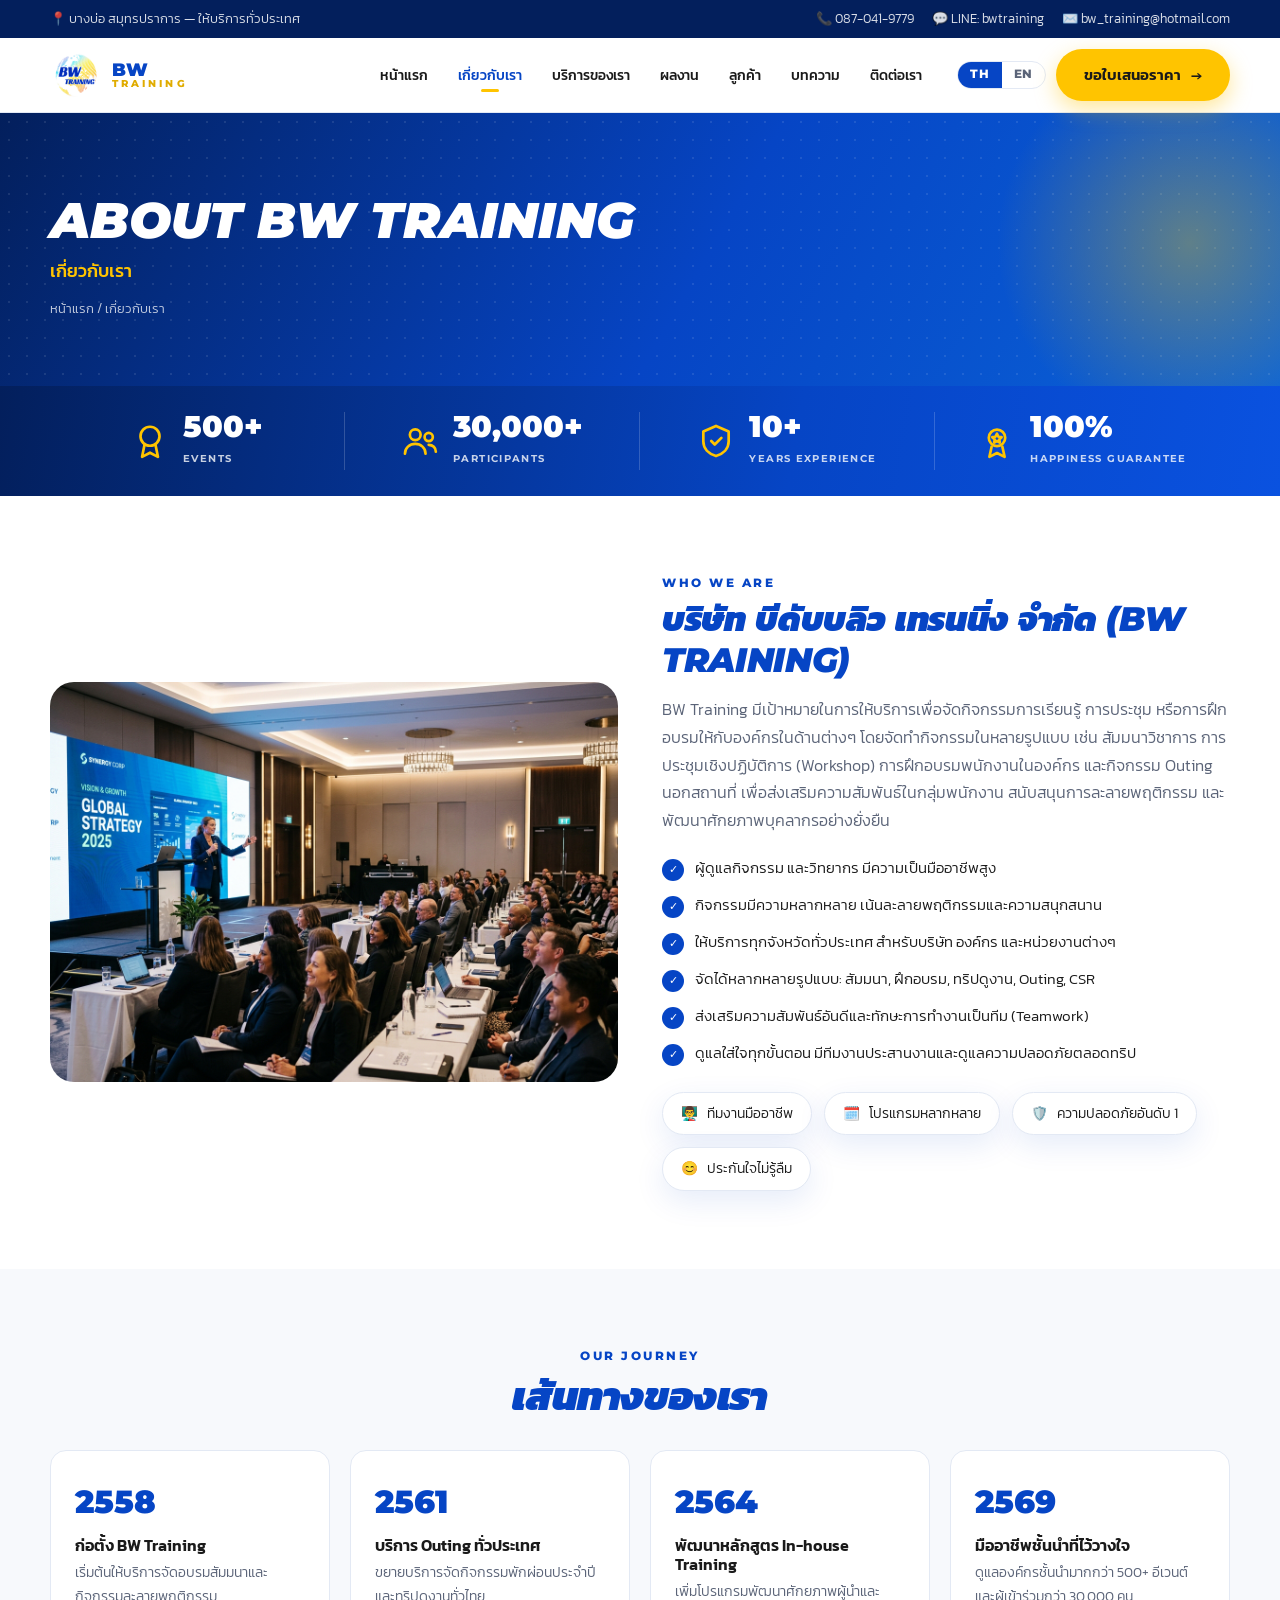
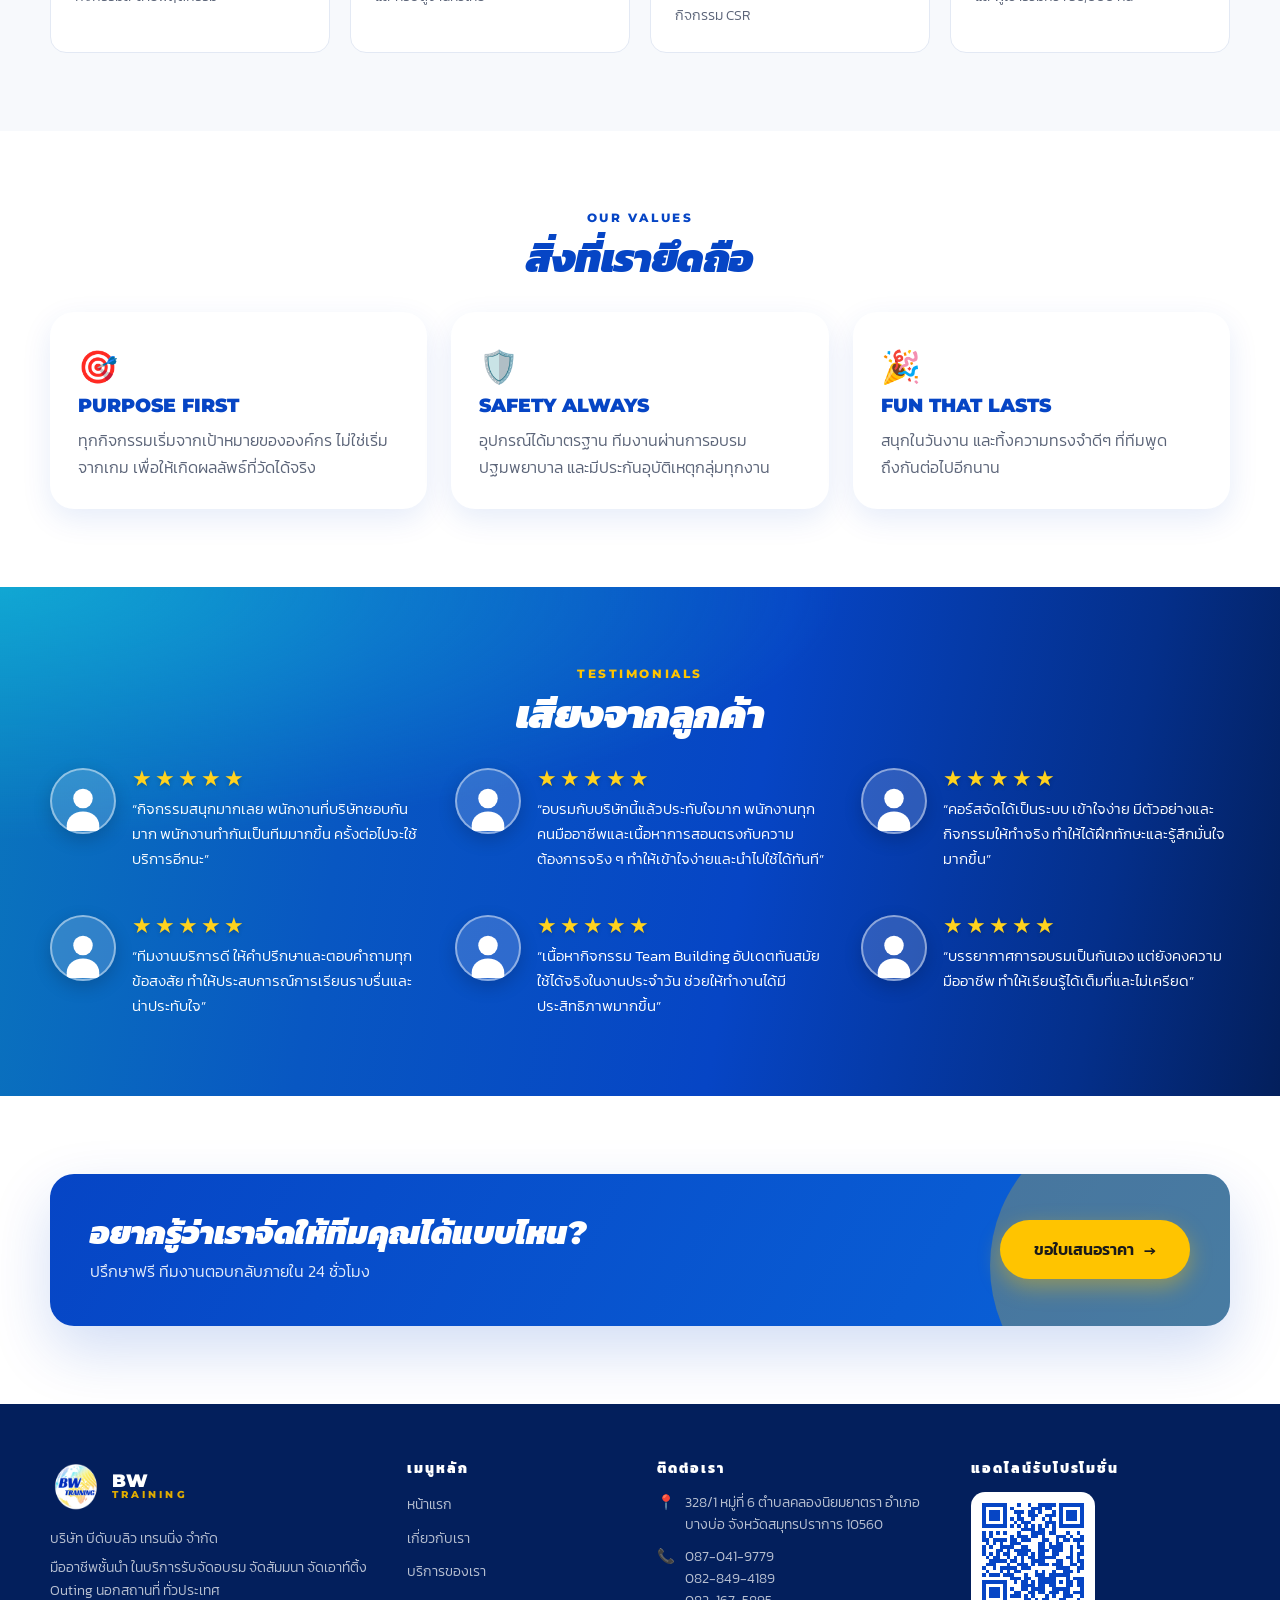
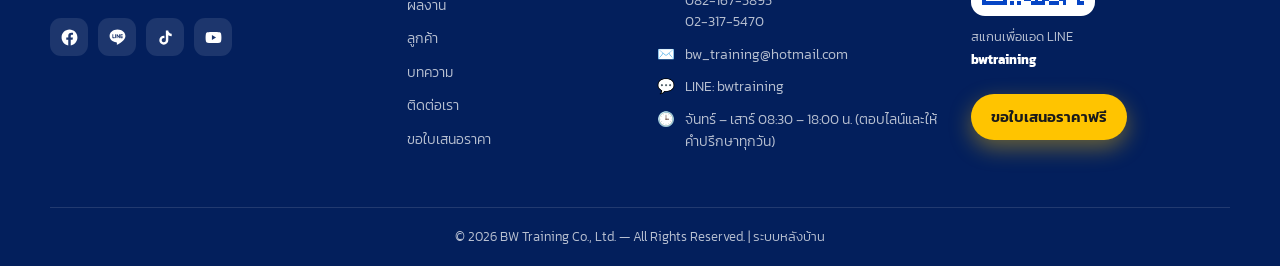
==== commit 3c16c0dc: "เพิ่มปุ่มสลับภาษา TH / EN - ปุ่มอยู่บนหัวเว็บทุกหน้า จำภาษาที่เลือกไว้ ข้ามหน้าก็ยังเป็นภาษาเดิม - เ" ====
--- a/about.html
+++ b/about.html
@@ -13,7 +13,7 @@
 <meta property="og:title" content="เกี่ยวกับเรา | BW Training">
 <meta property="og:description" content="ทีมงานมืออาชีพด้านกิจกรรมองค์กร ประสบการณ์กว่า 10 ปี ให้บริการทั่วประเทศไทย">
 <link rel="icon" href="assets/img/logo.png" type="image/png">
-<link rel="stylesheet" href="assets/css/style.css?v=202608200240">
+<link rel="stylesheet" href="assets/css/style.css?v=202608210210">
 <script type="application/ld+json">
 {"@context":"https://schema.org","@type":"AboutPage","name":"เกี่ยวกับ BW Training",
 "url":"https://www.bwtraining.co.th/about.html","inLanguage":"th",
@@ -90,8 +90,9 @@
 </section>
 
 <div id="site-footer"></div>
-<script src="assets/js/supabase.js?v=202608200240"></script>
-<script src="assets/js/data.js?v=202608200240"></script>
+<script src="assets/js/supabase.js?v=202608210210"></script>
+<script src="assets/js/data.js?v=202608210210"></script>
+<script src="assets/js/i18n.js?v=202608210210"></script>
 <script>
 window.pageInit = function (R, S) {
   const a = S.about, q = id => document.getElementById(id);
@@ -131,8 +132,8 @@
     </div>`).join("");
 };
 </script>
-<script src="assets/js/main.js?v=202608200240"></script>
-<script src="assets/js/cropper.js?v=202608200240"></script>
-<script src="assets/js/edit.js?v=202608200240"></script>
+<script src="assets/js/main.js?v=202608210210"></script>
+<script src="assets/js/cropper.js?v=202608210210"></script>
+<script src="assets/js/edit.js?v=202608210210"></script>
 </body>
 </html>
--- a/assets/css/style.css
+++ b/assets/css/style.css
@@ -904,3 +904,35 @@
   .cr-stage img{max-height:44vh}
   .cr-foot .cr-btn{flex:1}
 }
+
+/* ---------- หน้าบทความ: เรียง 2 คอลัมน์ ---------- */
+.blog-grid{display:grid;grid-template-columns:repeat(2,1fr);gap:30px;align-items:start}
+.blog-card{background:#fff;border:1px solid var(--line);border-radius:24px;overflow:hidden;
+  box-shadow:var(--shadow);display:flex;flex-direction:column;height:100%;transition:.3s cubic-bezier(.22,1,.36,1)}
+.blog-card:hover{transform:translateY(-4px);box-shadow:var(--shadow-lg);border-color:rgba(6,69,197,.25)}
+.blog-cover{height:230px;background-size:cover;background-position:center;position:relative;flex:0 0 auto}
+.blog-cover .prog-tag{position:absolute;top:16px;left:16px}
+.blog-body{padding:26px;display:flex;flex-direction:column;flex:1}
+.blog-title{font-size:1.25rem;color:var(--blue-deep);margin-bottom:12px;font-weight:700;line-height:1.35}
+.blog-excerpt{color:var(--ink);font-weight:500;font-size:1rem;margin:0 0 14px;line-height:1.6}
+.blog-text{color:var(--muted);line-height:1.8;font-size:.95rem;margin:0}
+@media(max-width:860px){
+  .blog-grid{grid-template-columns:1fr;gap:24px}
+  .blog-cover{height:200px}
+  .blog-body{padding:22px}
+}
+
+/* ---------- ปุ่มสลับภาษา TH / EN ---------- */
+.lang-switch{display:inline-flex;border:1.5px solid var(--line);border-radius:999px;overflow:hidden;background:#fff}
+.lang-switch button{
+  background:none;color:var(--muted);font-family:var(--head-en);font-weight:800;
+  font-size:.74rem;letter-spacing:.06em;padding:7px 12px;line-height:1;transition:.2s;
+}
+.lang-switch button:hover{color:var(--blue);background:rgba(6,69,197,.07)}
+.lang-switch button.on{background:var(--blue);color:#fff}
+/* หน้าแรกหัวเว็บโปร่งใสวางทับรูป จึงต้องมีพื้นให้ปุ่มอ่านออก */
+body.home .site-header:not(.scrolled) .lang-switch{border-color:rgba(255,255,255,.55);background:rgba(255,255,255,.9)}
+@media(max-width:1080px){
+  .lang-switch{margin-right:4px}
+  .lang-switch button{padding:8px 11px}
+}
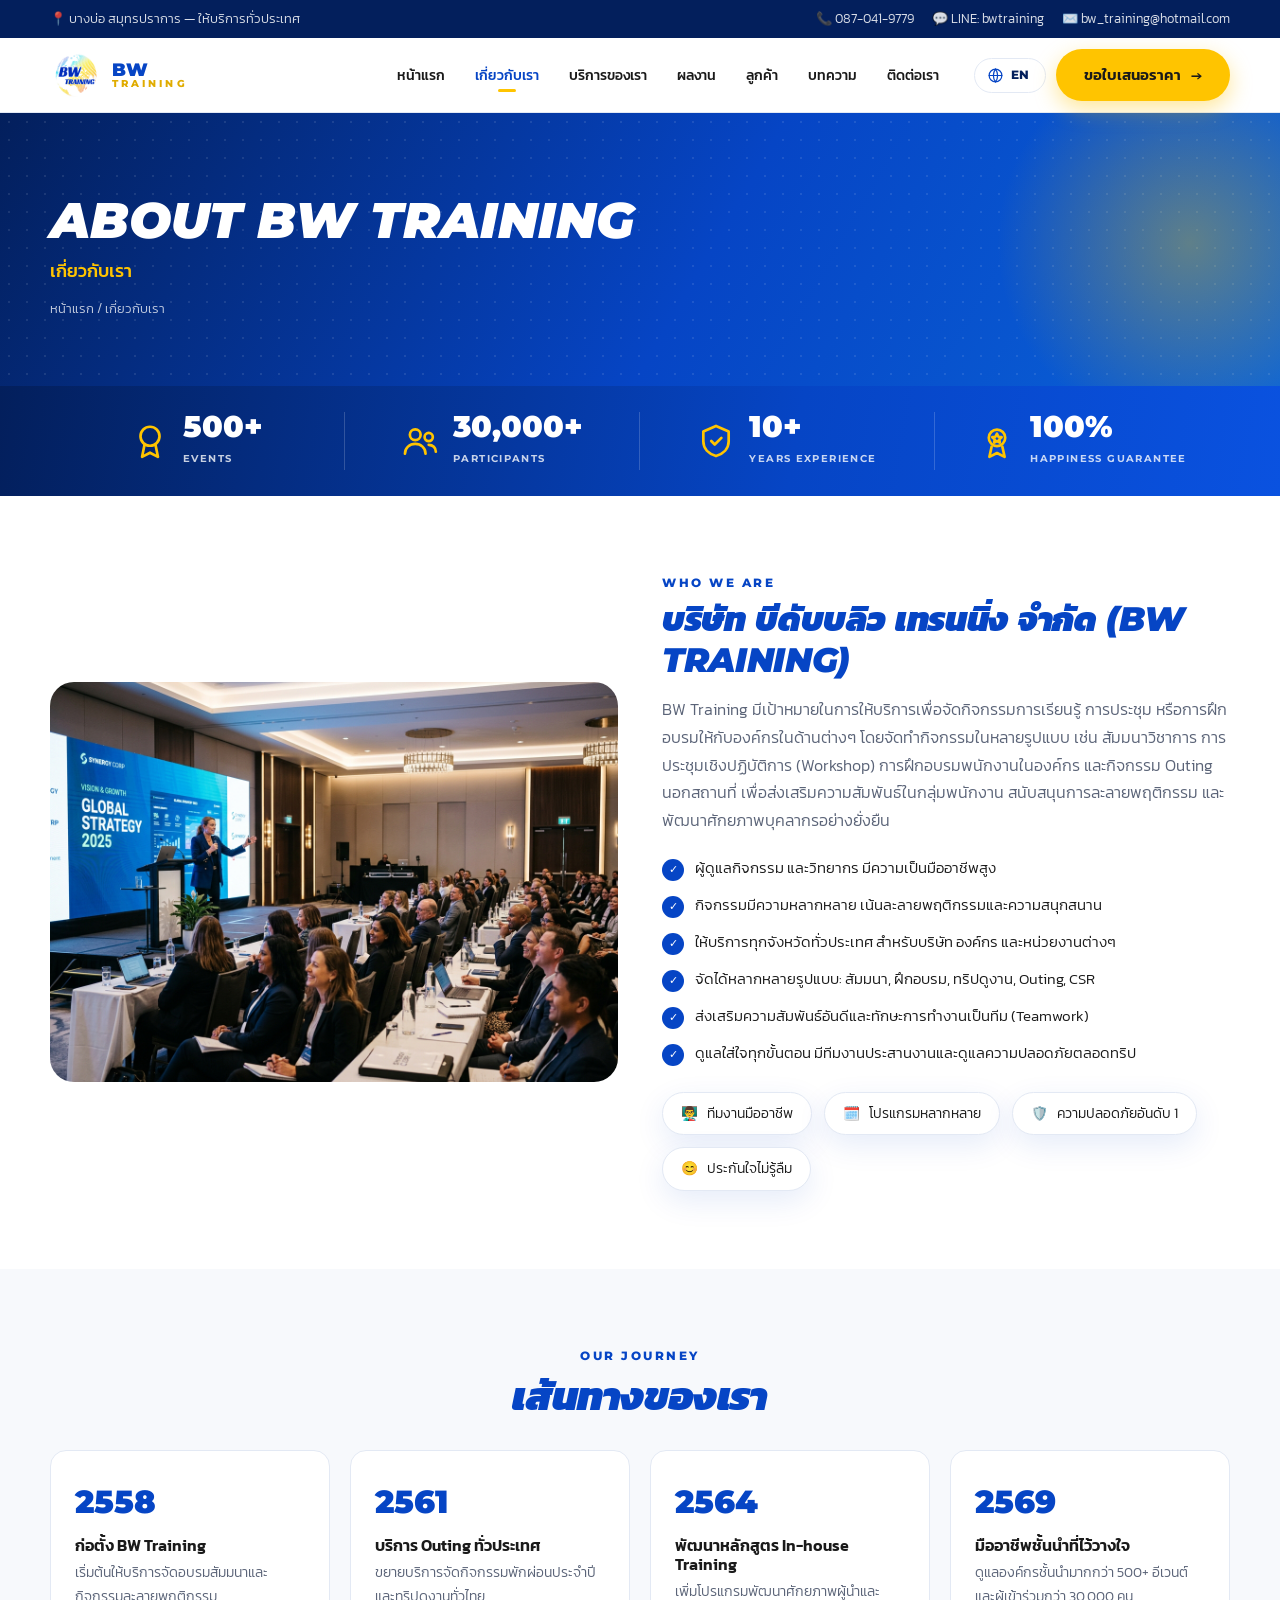
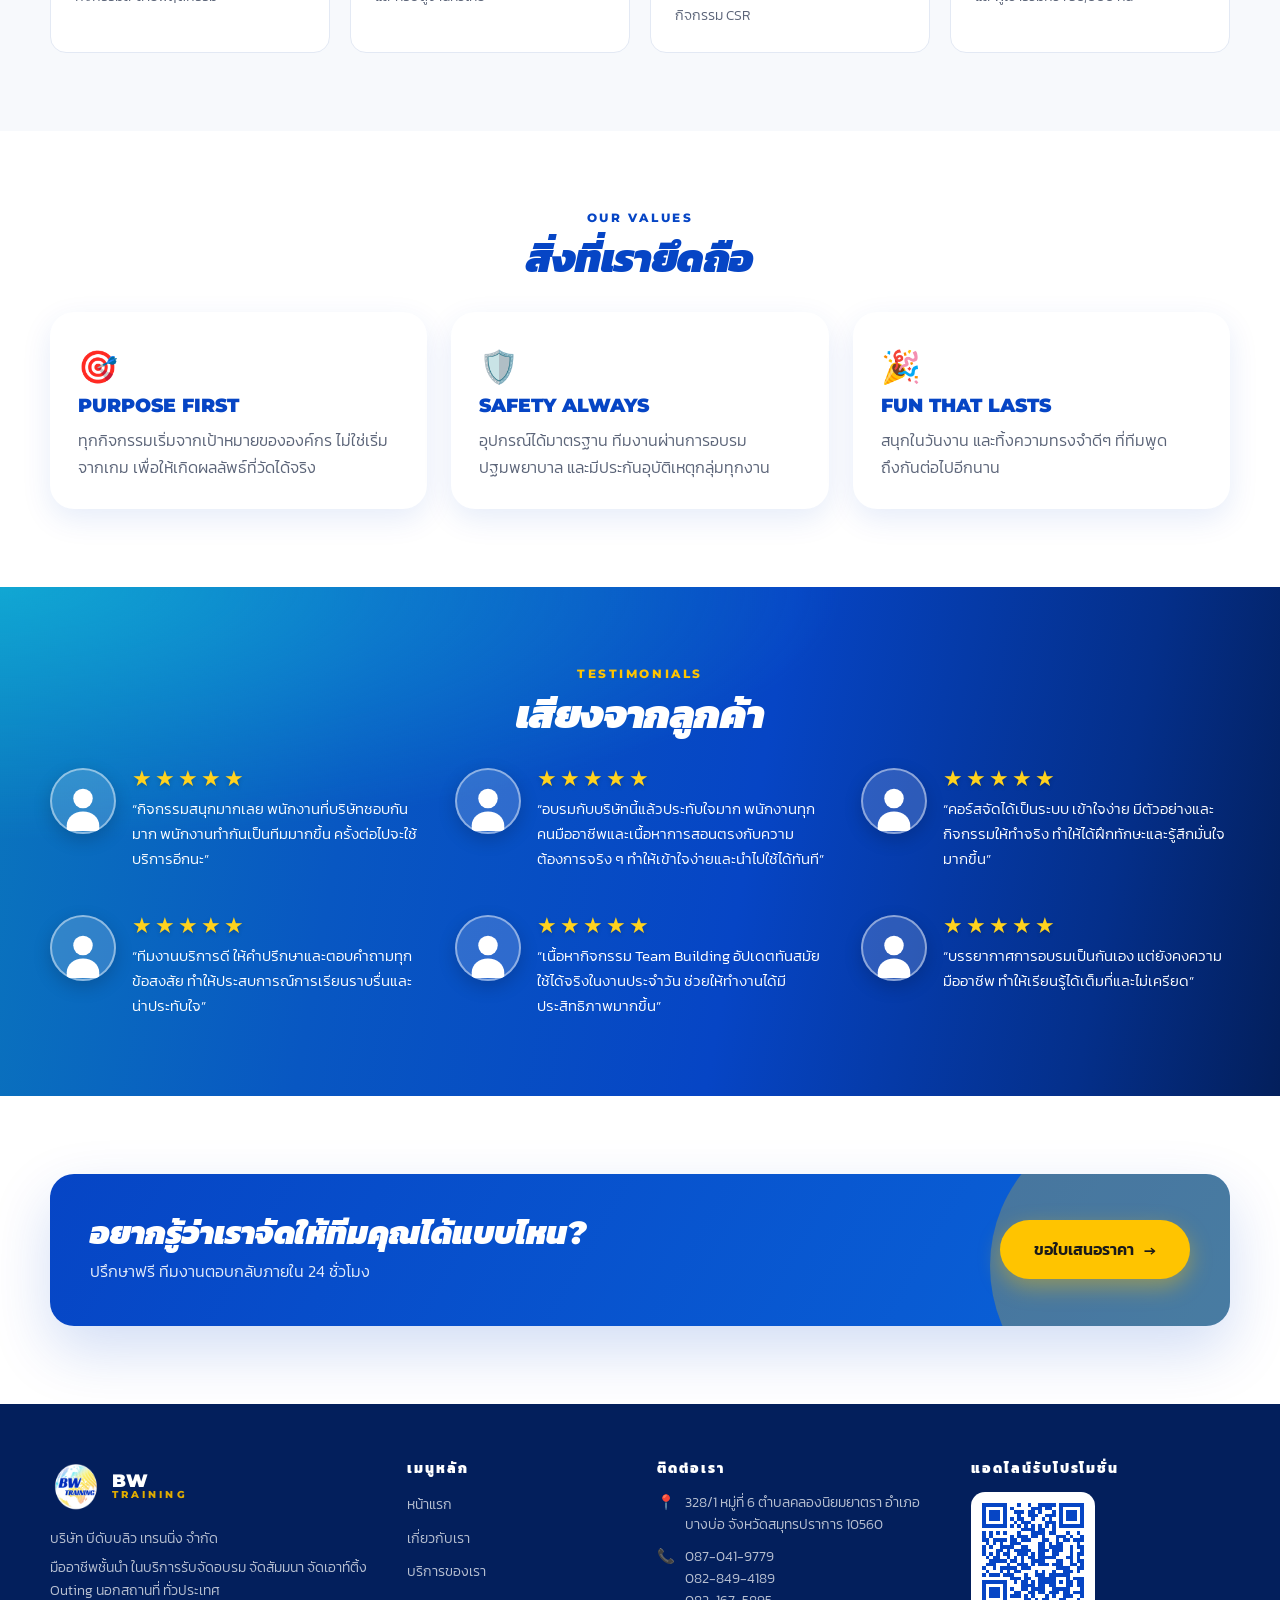
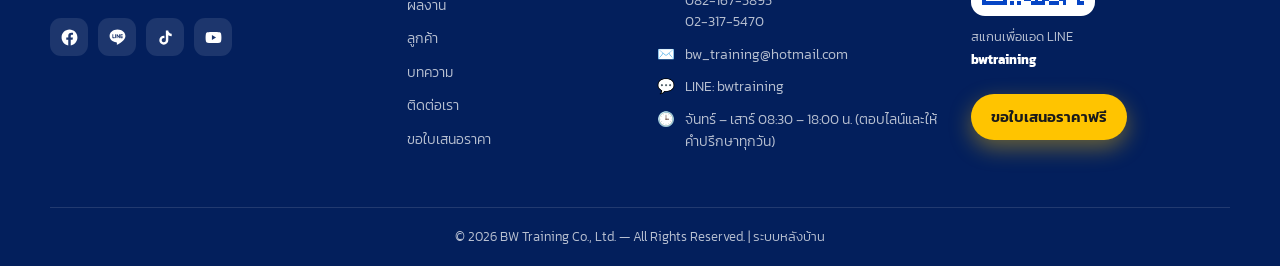
==== commit 10ac1cab: "รวมปุ่มเปลี่ยนภาษาเหลือปุ่มเดียว มีไอคอนลูกโลก - เดิมเป็นสองปุ่มติดกัน TH กับ EN - เปลี่ยนเป็นปุ่มเด" ====
--- a/about.html
+++ b/about.html
@@ -13,7 +13,7 @@
 <meta property="og:title" content="เกี่ยวกับเรา | BW Training">
 <meta property="og:description" content="ทีมงานมืออาชีพด้านกิจกรรมองค์กร ประสบการณ์กว่า 10 ปี ให้บริการทั่วประเทศไทย">
 <link rel="icon" href="assets/img/logo.png" type="image/png">
-<link rel="stylesheet" href="assets/css/style.css?v=202608210210">
+<link rel="stylesheet" href="assets/css/style.css?v=202608210320">
 <script type="application/ld+json">
 {"@context":"https://schema.org","@type":"AboutPage","name":"เกี่ยวกับ BW Training",
 "url":"https://www.bwtraining.co.th/about.html","inLanguage":"th",
@@ -90,9 +90,9 @@
 </section>
 
 <div id="site-footer"></div>
-<script src="assets/js/supabase.js?v=202608210210"></script>
-<script src="assets/js/data.js?v=202608210210"></script>
-<script src="assets/js/i18n.js?v=202608210210"></script>
+<script src="assets/js/supabase.js?v=202608210320"></script>
+<script src="assets/js/data.js?v=202608210320"></script>
+<script src="assets/js/i18n.js?v=202608210320"></script>
 <script>
 window.pageInit = function (R, S) {
   const a = S.about, q = id => document.getElementById(id);
@@ -132,8 +132,8 @@
     </div>`).join("");
 };
 </script>
-<script src="assets/js/main.js?v=202608210210"></script>
-<script src="assets/js/cropper.js?v=202608210210"></script>
-<script src="assets/js/edit.js?v=202608210210"></script>
+<script src="assets/js/main.js?v=202608210320"></script>
+<script src="assets/js/cropper.js?v=202608210320"></script>
+<script src="assets/js/edit.js?v=202608210320"></script>
 </body>
 </html>
--- a/assets/css/style.css
+++ b/assets/css/style.css
@@ -922,17 +922,18 @@
   .blog-body{padding:22px}
 }
 
-/* ---------- ปุ่มสลับภาษา TH / EN ---------- */
-.lang-switch{display:inline-flex;border:1.5px solid var(--line);border-radius:999px;overflow:hidden;background:#fff}
-.lang-switch button{
-  background:none;color:var(--muted);font-family:var(--head-en);font-weight:800;
-  font-size:.74rem;letter-spacing:.06em;padding:7px 12px;line-height:1;transition:.2s;
-}
-.lang-switch button:hover{color:var(--blue);background:rgba(6,69,197,.07)}
-.lang-switch button.on{background:var(--blue);color:#fff}
+/* ---------- ปุ่มสลับภาษา (ปุ่มเดียว ลูกโลก + ภาษาที่จะสลับไป) ---------- */
+.lang-switch{
+  display:inline-flex;align-items:center;gap:7px;
+  border:1.5px solid var(--line);border-radius:999px;background:#fff;color:var(--blue-deep);
+  font-family:var(--head-en);font-weight:800;font-size:.78rem;letter-spacing:.06em;
+  padding:8px 15px 8px 12px;line-height:1;transition:.22s cubic-bezier(.22,1,.36,1);
+}
+.lang-switch svg{display:block;color:var(--blue);transition:transform .35s}
+.lang-switch:hover{border-color:var(--blue);color:var(--blue);box-shadow:0 6px 16px rgba(6,69,197,.16)}
+.lang-switch:hover svg{transform:rotate(25deg)}
 /* หน้าแรกหัวเว็บโปร่งใสวางทับรูป จึงต้องมีพื้นให้ปุ่มอ่านออก */
-body.home .site-header:not(.scrolled) .lang-switch{border-color:rgba(255,255,255,.55);background:rgba(255,255,255,.9)}
+body.home .site-header:not(.scrolled) .lang-switch{border-color:rgba(255,255,255,.6);background:rgba(255,255,255,.92)}
 @media(max-width:1080px){
-  .lang-switch{margin-right:4px}
-  .lang-switch button{padding:8px 11px}
-}
+  .lang-switch{margin-right:2px;padding:8px 13px 8px 10px;font-size:.75rem}
+}
